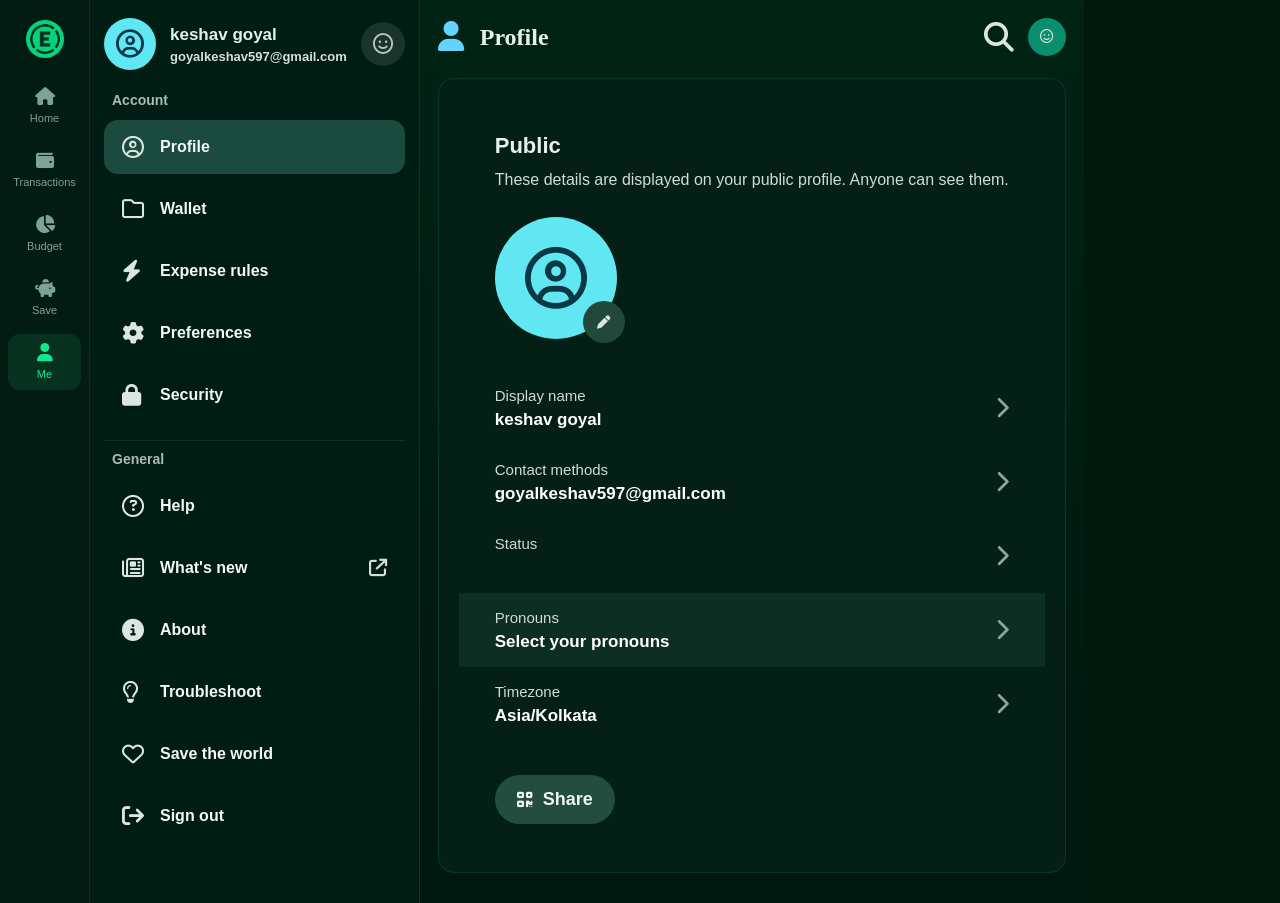
==== main/account.html @ e7a01321 "saving page" ====
<!DOCTYPE html>
<html lang="en">

<head>
  <meta charset="UTF-8" />
  <meta name="viewport" content="width=device-width, initial-scale=1.0" />
  <title>Account</title>

  <link rel="preconnect" href="https://fonts.googleapis.com">
  <link rel="preconnect" href="https://fonts.gstatic.com" crossorigin>
  <link href="https://fonts.googleapis.com/css2?family=Inter:wght@400;500;600;700;800&display=swap" rel="stylesheet">
  <link rel="shortcut icon" href="/Pic/image.png" type="image/x-icon">

  <link rel="stylesheet" href="https://cdnjs.cloudflare.com/ajax/libs/font-awesome/6.5.2/css/all.min.css">
  <link rel="stylesheet" href="account.css">
  <link rel="stylesheet" href="common.css">
</head>
<body>

  <div class="page">
    <!-- left slim bar -->
      <div class="shell">
    <nav class="side">
      <div class="top-logo">
        <img src="../Pic/image.png" alt="Logo" class="logo-img" />
      </div>

      <div class="nav">
        <a href="home.html" class="nav-item">
          <i class="fa-solid fa-house"></i>
          <span>Home</span>
        </a>
        <a href="transactions.html" class="nav-item">
          <i class="fa-solid fa-wallet"></i>
          <span>Transactions</span>
        </a>
        <a href="budget.html" class="nav-item">
          <i class="fa-solid fa-chart-pie"></i>
          <span>Budget</span>
        </a>
        <a href="saving.html" class="nav-item">
          <i class="fa-solid fa-piggy-bank"></i>
          <span>Save</span>
        </a>
        <a href="account.html" class="nav-item active">
          <i class="fa-solid fa-user"></i>
          <span>Me</span>
        </a>
      </div>
    </nav>

    <!-- second sidebar -->
    <aside class="menu-bar">
      <div class="user-top">
        <div class="user-pic">
          <i class="fa-regular fa-circle-user"></i>
        </div>

        <div class="user-text">
          <h3>keshav goyal</h3>
          <p>goyalkeshav597@gmail.com</p>
        </div>

        <button class="smile-btn">
          <i class="fa-regular fa-face-smile"></i>
        </button>
      </div>

      <div class="menu-group">
        <p class="menu-title">Account</p>

        <button class="menu-item active" data-tab="profile">
          <div class="menu-left">
            <i class="fa-regular fa-circle-user"></i>
            <span>Profile</span>
          </div>
        </button>


        <button class="menu-item" data-tab="wallet">
          <div class="menu-left">
            <i class="fa-regular fa-folder"></i>
            <span>Wallet</span>
          </div>
        </button>

        <button class="menu-item" data-tab="expenseRules">
          <div class="menu-left">
            <i class="fa-solid fa-bolt"></i>
            <span>Expense rules</span>
          </div>
        </button>

        <button class="menu-item" data-tab="preferences">
          <div class="menu-left">
            <i class="fa-solid fa-gear"></i>
            <span>Preferences</span>
          </div>
        </button>

        <button class="menu-item" data-tab="security">
          <div class="menu-left">
            <i class="fa-solid fa-lock"></i>
            <span>Security</span>
          </div>
        </button>
      </div>

      <div class="line"></div>

      <div class="menu-group">
        <p class="menu-title">General</p>

        <button class="menu-item" data-tab="help">
          <div class="menu-left">
            <i class="fa-regular fa-circle-question"></i>
            <span>Help</span>
          </div>
        </button>

        <button class="menu-item">
          <div class="menu-left">
            <i class="fa-regular fa-newspaper"></i>
            <span>What's new</span>
          </div>
          <i class="fa-solid fa-arrow-up-right-from-square right-small"></i>
        </button>

        <button class="menu-item">
          <div class="menu-left">
            <i class="fa-solid fa-circle-info"></i>
            <span>About</span>
          </div>
        </button>

        <button class="menu-item">
          <div class="menu-left">
            <i class="fa-regular fa-lightbulb"></i>
            <span>Troubleshoot</span>
          </div>
        </button>

        <button class="menu-item">
          <div class="menu-left">
            <i class="fa-regular fa-heart"></i>
            <span>Save the world</span>
          </div>
        </button>

        <button class="menu-item">
          <div class="menu-left">
            <i class="fa-solid fa-arrow-right-from-bracket"></i>
            <span>Sign out</span>
          </div>
        </button>
      </div>
    </aside>

    <!-- main content -->
    <main class="main-content">
      <div class="top-head">
        <div class="page-head">
          <div class="head-icon" id="headIcon">
            <i class="fa-solid fa-user"></i>
          </div>
          <h1 id="pageTitle">Profile</h1>
        </div>

        <div class="top-actions">
          <button class="top-icon"><i class="fa-solid fa-magnifying-glass"></i></button>
          <button class="mini-user"><i class="fa-regular fa-face-smile"></i></button>
        </div>
      </div>

      <!-- PROFILE -->
      <section class="tab-panel show" id="profile">
        <div class="card">
          <div class="card-inner profile-card">
            <h2>Public</h2>
            <p class="sub-text">These details are displayed on your public profile. Anyone can see them.</p>

            <div class="profile-avatar-wrap">
              <div class="big-avatar">
                <i class="fa-regular fa-circle-user"></i>
              </div>
              <button class="edit-btn">
                <i class="fa-solid fa-pen"></i>
              </button>
            </div>

            <div class="info-list">
              <div class="info-row">
                <div>
                  <p class="small-label">Display name</p>
                  <h4>keshav goyal</h4>
                </div>
                <i class="fa-solid fa-chevron-right"></i>
              </div>

              <div class="info-row">
                <div>
                  <p class="small-label">Contact methods</p>
                  <h4>goyalkeshav597@gmail.com</h4>
                </div>
                <i class="fa-solid fa-chevron-right"></i>
              </div>

              <div class="info-row">
                <div>
                  <p class="small-label">Status</p>
                  <h4>&nbsp;</h4>
                </div>
                <i class="fa-solid fa-chevron-right"></i>
              </div>

              <div class="info-row active-line">
                <div>
                  <p class="small-label">Pronouns</p>
                  <h4>Select your pronouns</h4>
                </div>
                <i class="fa-solid fa-chevron-right"></i>
              </div>

              <div class="info-row">
                <div>
                  <p class="small-label">Timezone</p>
                  <h4>Asia/Kolkata</h4>
                </div>
                <i class="fa-solid fa-chevron-right"></i>
              </div>
            </div>

            <button class="share-btn">
              <i class="fa-solid fa-qrcode"></i>
              <span>Share</span>
            </button>
          </div>
        </div>
      </section>

      <!-- PREFERENCES -->
      <section class="tab-panel" id="preferences">
        <div class="card">
          <div class="banner blue-banner">
            <img src="images/pref-art.png" alt="Preferences illustration">
          </div>

          <div class="card-inner">
            <h2>App preferences</h2>

            <div class="pref-row switch-row">
              <div>
                <h4>Receive relevant feature updates and Expensify news</h4>
              </div>
              <button class="switch on">
                <span></span>
              </button>
            </div>

            <div class="pref-row switch-row">
              <div>
                <h4>Mute all sounds from Expensify</h4>
              </div>
              <button class="switch">
                <span></span>
              </button>
            </div>

            <div class="pref-row">
              <div>
                <p class="small-label">Priority mode</p>
                <h4>Most recent</h4>
              </div>
              <i class="fa-solid fa-chevron-right"></i>
            </div>

            <div class="pref-row">
              <div>
                <p class="small-label">Language</p>
                <h4>English</h4>
              </div>
              <i class="fa-solid fa-chevron-right"></i>
            </div>

            <div class="pref-row">
              <div>
                <p class="small-label">Payment currency</p>
                <h4>INR - ₹</h4>
              </div>
              <i class="fa-solid fa-chevron-right"></i>
            </div>

            <div class="pref-row">
              <div>
                <p class="small-label">Theme</p>
                <h4>Use device settings</h4>
              </div>
              <i class="fa-solid fa-chevron-right"></i>
            </div>
          </div>
        </div>
      </section>

      <!-- SECURITY -->
      <section class="tab-panel" id="security">
        <div class="card">
          <div class="banner cyan-banner">
            <img src="images/security-art.png" alt="Security illustration">
          </div>

          <div class="card-inner">
            <h2>Security options</h2>
            <p class="sub-text">Enable two-factor authentication to keep your account safe.</p>

            <div class="pref-row icon-row">
              <div class="menu-left">
                <i class="fa-regular fa-shield"></i>
                <h4>Two-factor authentication</h4>
              </div>
              <i class="fa-solid fa-chevron-right"></i>
            </div>

            <div class="pref-row icon-row">
              <div class="menu-left">
                <i class="fa-solid fa-code-merge"></i>
                <h4>Merge accounts</h4>
              </div>
              <i class="fa-solid fa-chevron-right"></i>
            </div>

            <div class="pref-row icon-row">
              <div class="menu-left">
                <i class="fa-solid fa-user-shield"></i>
                <h4>Report suspicious activity</h4>
              </div>
              <i class="fa-solid fa-chevron-right"></i>
            </div>

            <div class="pref-row icon-row">
              <div class="menu-left">
                <i class="fa-solid fa-box-archive"></i>
                <h4>Close account</h4>
              </div>
              <i class="fa-solid fa-chevron-right"></i>
            </div>
          </div>
        </div>
      </section>

      <!-- HELP -->
      <section class="tab-panel" id="help">
        <div class="card">
          <div class="banner dark-banner">
            <img src="images/help-art.png" alt="Help illustration">
          </div>

          <div class="card-inner">
            <h2>Help and support</h2>
            <p class="sub-text">We are here to help you 24/7</p>

            <div class="pref-row icon-row">
              <div class="menu-left">
                <i class="fa-solid fa-desktop"></i>
                <h4>Help site</h4>
              </div>
              <i class="fa-solid fa-arrow-up-right-from-square"></i>
            </div>
          </div>
        </div>
      </section>

      <!-- extra placeholders -->
      <section class="tab-panel" id="subscription">
        <div class="card">
          <div class="card-inner">
            <h2>Subscription</h2>
            <p class="sub-text">Your plan details can be shown here.</p>
          </div>
        </div>
      </section>

      <section class="tab-panel" id="wallet">
        <div class="card">
          <div class="card-inner">
            <h2>Wallet</h2>
            <p class="sub-text">Saved cards, payment methods and balance.</p>
          </div>
        </div>
      </section>

      <section class="tab-panel" id="expenseRules">
        <div class="card">
          <div class="card-inner">
            <h2>Expense rules</h2>
            <p class="sub-text">Create and manage rules here.</p>
          </div>
        </div>
      </section>

    </main>
  </div>

  <script src="account.js"></script>
</body>

</html>
---- main/account.css ----
* {
  margin: 0;
  padding: 0;
  box-sizing: border-box;
}

body {
  font-family: "Inter", sans-serif;
  background: linear-gradient(180deg, #00170f 0%, #001c11 100%);
  color: #f4f7f6;
  min-height: 100vh;
}

/* slim left */
.left-bar {
  background: #00130d;
  border-right: 1px solid rgba(255, 255, 255, 0.08);
  display: flex;
  flex-direction: column;
  justify-content: space-between;
  padding: 18px 10px 16px;
}

.logo-circle {
  width: 50px;
  height: 50px;
  border: 4px solid #19df82;
  border-radius: 50%;
  color: #19df82;
  display: flex;
  align-items: center;
  justify-content: center;
  font-size: 28px;
  font-weight: 800;
  margin: 0 auto;
}

.left-nav {
  display: flex;
  flex-direction: column;
  gap: 14px;
  margin-top: 20px;
}

.left-link {
  text-decoration: none;
  color: #dde6e1;
  display: flex;
  flex-direction: column;
  align-items: center;
  gap: 8px;
  font-size: 13px;
  font-weight: 600;
}

.left-link i {
  font-size: 30px;
}

.left-link span {
  font-size: 13px;
}

.account-round {
  width: 48px;
  height: 48px;
  border: 3px solid #44dec2;
  border-radius: 50%;
  display: flex;
  align-items: center;
  justify-content: center;
  color: #5fe7f3;
}

.left-bottom {
  display: flex;
  flex-direction: column;
  gap: 14px;
  align-items: center;
}

.round-btn {
  width: 48px;
  height: 48px;
  border: none;
  border-radius: 50%;
  cursor: pointer;
  font-size: 20px;
}

.green-btn {
  background: #19df82;
  color: #063826;
}

.dark-btn {
  background: rgba(255, 255, 255, 0.12);
  color: #e9efec;
}

/* second menu */
.menu-bar {
  background: #001d13;
  border-right: 1px solid rgba(255, 255, 255, 0.08);
  padding: 18px 14px;
}

.user-top {
  display: flex;
  align-items: center;
  gap: 14px;
  margin-bottom: 22px;
}

.user-pic {
  width: 52px;
  height: 52px;
  border-radius: 50%;
  background: #5fe7f3;
  color: #093746;
  display: flex;
  align-items: center;
  justify-content: center;
  font-size: 28px;
  font-weight: 700;
}

.user-text h3 {
  font-size: 17px;
  font-weight: 800;
  margin-bottom: 4px;
}

.user-text p {
  font-size: 13px;
  color: #d6dfdb;
  font-weight: 600;
}

.smile-btn {
  margin-left: auto;
  width: 44px;
  height: 44px;
  border: none;
  border-radius: 50%;
  background: rgba(255, 255, 255, 0.1);
  color: #b9c6c0;
  font-size: 20px;
  cursor: pointer;
}

.menu-title {
  color: #aabcb5;
  font-size: 14px;
  font-weight: 700;
  margin: 10px 8px 12px;
}

.menu-item {
  width: 100%;
  min-height: 54px;
  background: transparent;
  border: none;
  border-radius: 14px;
  color: #f4f7f6;
  display: flex;
  align-items: center;
  justify-content: space-between;
  padding: 0 18px;
  margin-bottom: 8px;
  cursor: pointer;
  text-align: left;
  transition: 0.2s ease;
}

.menu-item:hover {
  background: rgba(255, 255, 255, 0.05);
}

.menu-item.active {
  background: #1a4b3e;
}

.menu-left {
  display: flex;
  align-items: center;
  gap: 14px;
}

.menu-left i {
  width: 24px;
  font-size: 22px;
  color: #dce6e1;
}

.menu-left span {
  font-size: 16px;
  font-weight: 700;
}

.small-badge {
  background: #18a86d;
  color: #ddf8ea;
  padding: 6px 10px;
  border-radius: 999px;
  font-size: 11px;
  font-weight: 800;
  white-space: nowrap;
}

.right-small {
  font-size: 18px;
  color: #d5dfda;
}

.line {
  height: 1px;
  background: rgba(255, 255, 255, 0.08);
  margin: 18px 0 10px;
}

/* main area */
.main-content {
  padding: 18px 18px 30px;
  background: linear-gradient(180deg, #002314 0%, #00170f 100%);
}

.top-head {
  display: flex;
  align-items: center;
  justify-content: space-between;
  margin-bottom: 22px;
}

.page-head {
  display: flex;
  align-items: center;
  gap: 16px;
}

.head-icon {
  font-size: 30px;
  color: #64d3ff;
}

.page-head h1 {
  font-size: 24px;
  font-weight: 700;
  font-family: Georgia, "Times New Roman", serif;
}

.top-actions {
  display: flex;
  align-items: center;
  gap: 14px;
}

.top-icon,
.mini-user {
  border: none;
  background: transparent;
  color: #dbe6e1;
  cursor: pointer;
}

.top-icon i {
  font-size: 30px;
}

.mini-user {
  width: 38px;
  height: 38px;
  border-radius: 50%;
  background: #098e6e;
  display: flex;
  align-items: center;
  justify-content: center;
}

.tab-panel {
  display: none;
}

.tab-panel.show {
  display: block;
}

.card {
  max-width: 800px;
  border-radius: 24px;
  overflow: hidden;
  background: linear-gradient(180deg, #002d20 0%, #002419 100%);
}

.card-inner {
  padding: 34px 36px 28px;
}

.card-inner h2 {
  font-size: 22px;
  font-weight: 800;
  margin-bottom: 10px;
}

.sub-text {
  color: #d0ddd7;
  font-size: 16px;
  line-height: 1.4;
  margin-bottom: 26px;
}

/* profile */
.profile-card {
  min-height: 740px;
}

.profile-avatar-wrap {
  position: relative;
  width: fit-content;
  margin-bottom: 32px;
}

.big-avatar {
  width: 122px;
  height: 122px;
  border-radius: 50%;
  background: #61e7f2;
  color: #0a3845;
  display: flex;
  align-items: center;
  justify-content: center;
  font-size: 62px;
}

.edit-btn {
  position: absolute;
  right: -8px;
  bottom: -4px;
  width: 42px;
  height: 42px;
  border-radius: 50%;
  border: none;
  background: #22483a;
  color: #dbe8e2;
  cursor: pointer;
}

.info-list {
  margin-top: 4px;
}

.info-row,
.pref-row {
  min-height: 74px;
  display: flex;
  align-items: center;
  justify-content: space-between;
}

.small-label {
  color: #d0dbd6;
  font-size: 15px;
  margin-bottom: 6px;
}

.info-row h4,
.pref-row h4 {
  font-size: 17px;
  font-weight: 700;
  color: white;
}

.info-row i,
.pref-row>i {
  color: #8ca69d;
  font-size: 22px;
}

.active-line {
  background: rgba(110, 230, 201, 0.08);
  margin-left: -36px;
  margin-right: -36px;
  padding-left: 36px;
  padding-right: 36px;
}

.share-btn {
  margin-top: 34px;
  border: none;
  background: #234d3e;
  color: #eef4f1;
  padding: 14px 22px;
  border-radius: 999px;
  display: inline-flex;
  align-items: center;
  gap: 10px;
  font-size: 18px;
  font-weight: 700;
  cursor: pointer;
}

/* banners */
.banner {
  height: 255px;
  display: flex;
  align-items: center;
  justify-content: center;
}

.banner img {
  max-width: 240px;
  max-height: 190px;
  object-fit: contain;
}

.blue-banner {
  background: #1d7bd9;
}

.cyan-banner {
  background: #58c8d2;
}

.dark-banner {
  background: #174d43;
}

/* preferences */
.switch-row {
  gap: 20px;
}

.switch-row h4 {
  font-size: 16px;
  line-height: 1.4;
}

.switch {
  width: 58px;
  height: 34px;
  border-radius: 999px;
  border: none;
  background: #a5aca5;
  position: relative;
  cursor: pointer;
  flex-shrink: 0;
}

.switch span {
  width: 28px;
  height: 28px;
  border-radius: 50%;
  background: #03281d;
  position: absolute;
  top: 3px;
  left: 3px;
  transition: 0.25s ease;
}

.switch.on {
  background: #1bdd84;
}

.switch.on span {
  left: 27px;
}

/* security / help */
.icon-row .menu-left i {
  font-size: 24px;
  width: 28px;
}
---- main/common.css ----
:root {
  --bg: #01180f;
  --bg2: #021c13;
  --panel: #041f15;
  --panel2: #062819;
  --panel3: #083220;
  --accent: #14e58f;
  --red: #ff5a5a;
  --blue: #64a0ff;
  --amber: #f5a623;
  --purple: #b478ff;
  --text: #e4f0ea;
  --muted: #7da392;
  --border: rgba(20, 229, 143, 0.12);
  --radius: 16px;
}

* {
  margin: 0;
  padding: 0;
  box-sizing: border-box;
}

body {
  background: var(--bg);
  color: var(--text);
  font-family: Arial, sans-serif;
}

.shell {
  display: flex;
  min-height: 100vh;
}

.side {
  width: 90px;
  min-height: 100vh;
  background: var(--bg2);
  border-right: 1px solid var(--border);
  padding: 20px 8px;
  display: flex;
  flex-direction: column;
  align-items: center;
  flex-shrink: 0;
}

.top-logo {
  margin-bottom: 20px;
}

.logo-img {
  width: 47px;
  height: 38px;
  object-fit: contain;
  display: block;
}

.nav {
  width: 100%;
  display: flex;
  flex-direction: column;
  gap: 8px;
}

.nav-item {
  text-decoration: none;
  color: var(--muted);
  display: flex;
  flex-direction: column;
  align-items: center;
  gap: 6px;
  padding: 10px 6px;
  border-radius: 12px;
  font-size: 11px;
  transition: 0.2s ease;
}

.nav-item i {
  font-size: 18px;
}

.nav-item:hover,
.nav-item.active {
  background: var(--panel3);
  color: var(--accent);
}

.main {
  flex: 1;
  padding: 28px;
  min-width: 0;
}

.topbar {
  display: flex;
  justify-content: space-between;
  align-items: flex-start;
  gap: 16px;
  margin-bottom: 28px;
  flex-wrap: wrap;
}

.topbar h1 {
  font-size: 32px;
  margin-bottom: 6px;
}

.topbar p {
  color: var(--muted);
  font-size: 14px;
}

.user-chip {
  display: flex;
  align-items: center;
  gap: 10px;
  background: var(--panel2);
  border: 1px solid var(--border);
  border-radius: 12px;
  padding: 8px 14px 8px 8px;
}

.u-icon {
  width: 32px;
  height: 32px;
  border-radius: 50%;
  background: var(--accent);
  color: var(--bg);
  display: flex;
  align-items: center;
  justify-content: center;
  font-weight: bold;
  flex-shrink: 0;
}

.u-text p {
  font-size: 11px;
  color: var(--muted);
}

.u-text h4 {
  font-size: 14px;
}

.card {
  background: var(--panel);
  border: 1px solid var(--border);
  border-radius: var(--radius);
  padding: 20px;
}

.card-head {
  margin-bottom: 18px;
}

.card-title {
  font-size: 18px;
}

.form-group {
  margin-bottom: 14px;
}

.form-group label {
  display: block;
  font-size: 13px;
  color: var(--muted);
  margin-bottom: 6px;
}

.form-group input,
.form-group select {
  width: 100%;
  padding: 11px 12px;
  border: 1px solid var(--border);
  border-radius: 10px;
  background: var(--panel2);
  color: var(--text);
  outline: none;
}

.form-group input::placeholder {
  color: var(--muted);
}

.save-btn,
.secondary-btn,
.del-btn,
.action-btn {
  border: none;
  border-radius: 10px;
  cursor: pointer;
  transition: 0.2s ease;
}

.save-btn,
.action-btn {
  width: 100%;
  padding: 12px;
  background: var(--accent);
  color: var(--bg);
  font-weight: bold;
}

.secondary-btn {
  width: 100%;
  padding: 12px;
  background: var(--panel3);
  color: var(--text);
}

.save-btn:hover,
.secondary-btn:hover,
.del-btn:hover,
.action-btn:hover {
  transform: translateY(-1px);
}

.summary-row {
  display: grid;
  gap: 16px;
  margin-bottom: 22px;
}

.scard {
  background: var(--panel);
  border: 1px solid var(--border);
  border-radius: var(--radius);
  padding: 20px;
}

.scard-label {
  font-size: 12px;
  color: var(--muted);
  margin-bottom: 6px;
}

.scard-value,
.scard h2,
.scard h3 {
  font-size: 26px;
  font-weight: bold;
}

.table-wrap {
  width: 100%;
  overflow-x: auto;
}

table {
  width: 100%;
  border-collapse: collapse;
}

thead th {
  text-align: left;
  color: var(--muted);
  font-size: 12px;
  padding: 12px 10px;
  border-bottom: 1px solid var(--border);
}

tbody td {
  padding: 14px 10px;
  border-bottom: 1px solid rgba(255, 255, 255, 0.05);
  font-size: 13px;
}

.modal-bg {
  position: fixed;
  inset: 0;
  background: rgba(0, 0, 0, 0.65);
  display: none;
  align-items: center;
  justify-content: center;
  padding: 20px;
}

.modal-bg.show {
  display: flex;
}

.modal {
  width: 100%;
  max-width: 460px;
  background: #052f25;
  border: 1px solid var(--border);
  border-radius: 20px;
  padding: 26px;
  position: relative;
}

.modal-close {
  position: absolute;
  top: 16px;
  right: 16px;
  width: 36px;
  height: 36px;
  border: none;
  border-radius: 50%;
  background: var(--panel3);
  color: var(--text);
  cursor: pointer;
}

#toast {
  position: fixed;
  right: 24px;
  bottom: 24px;
  background: var(--accent);
  color: var(--bg);
  padding: 12px 18px;
  border-radius: 10px;
  font-weight: bold;
  display: none;
}

#toast.show {
  display: block;
}

@media (max-width: 760px) {
  .shell {
    flex-direction: column;
  }

  .side {
    width: 100%;
    min-height: auto;
    padding: 14px 12px;
    border-right: none;
    border-bottom: 1px solid var(--border);
    align-items: stretch;
  }

  .top-logo {
    display: flex;
    justify-content: center;
    margin-bottom: 12px;
  }

  .nav {
    flex-direction: row;
    justify-content: space-between;
    gap: 8px;
    width: 100%;
  }

  .nav-item {
    flex: 1;
    padding: 10px 4px;
  }

  .main {
    padding: 20px 16px 28px;
  }

  .topbar {
    flex-direction: column;
    align-items: flex-start;
  }
}
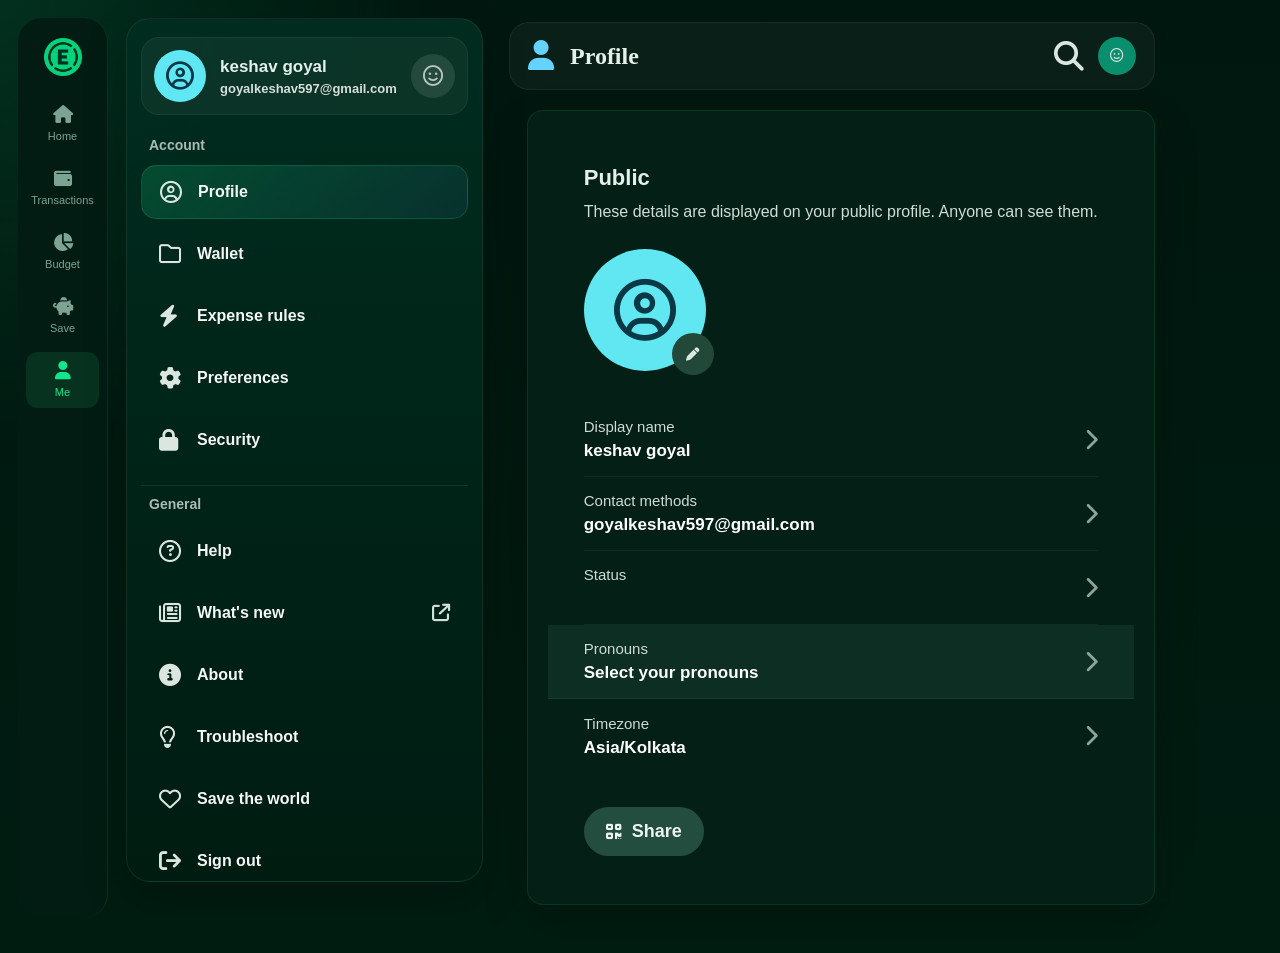
==== commit e7e44290: "saving pages" ====
--- a/main/account.html
+++ b/main/account.html
@@ -118,34 +118,35 @@
           </div>
         </button>
 
-        <button class="menu-item">
-          <div class="menu-left">
-            <i class="fa-regular fa-newspaper"></i>
-            <span>What's new</span>
-          </div>
-          <i class="fa-solid fa-arrow-up-right-from-square right-small"></i>
-        </button>
-
-        <button class="menu-item">
-          <div class="menu-left">
-            <i class="fa-solid fa-circle-info"></i>
-            <span>About</span>
-          </div>
-        </button>
-
-        <button class="menu-item">
-          <div class="menu-left">
-            <i class="fa-regular fa-lightbulb"></i>
-            <span>Troubleshoot</span>
-          </div>
-        </button>
-
-        <button class="menu-item">
-          <div class="menu-left">
-            <i class="fa-regular fa-heart"></i>
-            <span>Save the world</span>
-          </div>
-        </button>
+<button class="menu-item" data-tab="whatsNew">
+  <div class="menu-left">
+    <i class="fa-regular fa-newspaper"></i>
+    <span>What's new</span>
+  </div>
+  <i class="fa-solid fa-arrow-up-right-from-square right-small"></i>
+</button>
+
+<button class="menu-item" data-tab="about">
+  <div class="menu-left">
+    <i class="fa-solid fa-circle-info"></i>
+    <span>About</span>
+  </div>
+</button>
+
+<button class="menu-item" data-tab="troubleshoot">
+  <div class="menu-left">
+    <i class="fa-regular fa-lightbulb"></i>
+    <span>Troubleshoot</span>
+  </div>
+</button>
+
+<button class="menu-item" data-tab="saveWorld">
+  <div class="menu-left">
+    <i class="fa-regular fa-heart"></i>
+    <span>Save the world</span>
+  </div>
+</button>
+
 
         <button class="menu-item">
           <div class="menu-left">
@@ -396,7 +397,74 @@
           </div>
         </div>
       </section>
-
+<section class="tab-panel" id="whatsNew">
+  <div class="card">
+    <div class="card-inner">
+      <h2>What's new</h2>
+      <p class="sub-text">New updates and improvements will appear here.</p>
+
+      <div class="simple-box">
+        <h4>New saving page added</h4>
+        <p>Track your saving goal and progress easily.</p>
+      </div>
+
+      <div class="simple-box">
+        <h4>Budget section improved</h4>
+        <p>Now you can manage monthly spending in a better way.</p>
+      </div>
+    </div>
+  </div>
+</section>
+
+<section class="tab-panel" id="about">
+  <div class="card">
+    <div class="card-inner">
+      <h2>About Extensify</h2>
+      <p class="sub-text">
+        Extensify is a student-made expense tracker website that helps users manage
+        transactions, budgets, savings and account settings.
+      </p>
+
+      <div class="simple-box">
+        <h4>Version</h4>
+        <p>1.0.0</p>
+      </div>
+
+      <div class="simple-box">
+        <h4>Made for</h4>
+        <p>JavaScript college project</p>
+      </div>
+    </div>
+  </div>
+</section>
+
+<section class="tab-panel" id="troubleshoot">
+  <div class="card">
+    <div class="card-inner">
+      <h2>Troubleshoot</h2>
+      <p class="sub-text">Use these quick actions if something is not working properly.</p>
+
+      <button class="action-btn" id="reloadBtn">Reload page</button>
+      <button class="action-btn danger-btn" id="clearAccountBtn">Clear account data</button>
+    </div>
+  </div>
+</section>
+
+<section class="tab-panel" id="saveWorld">
+  <div class="card">
+    <div class="card-inner">
+      <h2>Save the world</h2>
+      <p class="sub-text">
+        Small money habits can also help the planet. Spend less, waste less and save more.
+      </p>
+
+      <div class="simple-box">
+        <h4>Eco tip</h4>
+        <p>Use reusable bottles and avoid unnecessary online orders.</p>
+      </div>
+    </div>
+  </div>
+</section>
     </main>
   </div>
 
--- a/main/account.css
+++ b/main/account.css
@@ -469,4 +469,189 @@
 .icon-row .menu-left i {
   font-size: 24px;
   width: 28px;
+}
+.simple-box {
+  background: rgba(255, 255, 255, 0.05);
+  padding: 16px 18px;
+  border-radius: 16px;
+  margin-bottom: 14px;
+  border: 1px solid rgba(255, 255, 255, 0.07);
+}
+
+.simple-box h4 {
+  font-size: 16px;
+  margin-bottom: 6px;
+  color: #ffffff;
+}
+
+.simple-box p {
+  color: #d0ddd7;
+  font-size: 14px;
+  line-height: 1.5;
+}
+
+.action-btn {
+  border: none;
+  background: #19df82;
+  color: #062b1d;
+  padding: 13px 18px;
+  border-radius: 14px;
+  font-weight: 800;
+  cursor: pointer;
+  margin-right: 10px;
+  margin-top: 10px;
+}
+
+.danger-btn {
+  background: rgba(255, 90, 90, 0.18);
+  color: #ff7777;
+}
+/* Account page layout like Saving page */
+.page {
+  min-height: 100vh;
+  background:
+    radial-gradient(circle at top left, rgba(20, 229, 143, 0.12), transparent 28%),
+    linear-gradient(180deg, #00170f 0%, #001c11 100%);
+}
+
+/* sidebar + account menu + profile area */
+.shell {
+  display: grid;
+  grid-template-columns: 92px 285px 1fr;
+  gap: 18px;
+  min-height: 100vh;
+  padding: 18px;
+}
+
+/* left main sidebar */
+.side {
+  height: calc(100vh - 36px);
+  border-radius: 24px;
+  overflow: hidden;
+}
+
+/* account wala bar: sidebar se alag card jaisa */
+.menu-bar {
+  height: calc(100vh - 36px);
+  border-radius: 24px;
+  border: 1px solid rgba(255, 255, 255, 0.07);
+  background:
+    linear-gradient(180deg, rgba(0, 45, 32, 0.95), rgba(0, 28, 18, 0.96));
+  padding: 18px 14px;
+  box-shadow: 0 18px 45px rgba(0, 0, 0, 0.18);
+  overflow-y: auto;
+}
+
+/* right profile side thoda side me */
+.main-content {
+  background: transparent;
+  padding: 4px 10px 30px 8px;
+}
+
+/* top profile title area */
+.top-head {
+  margin-bottom: 20px;
+  padding: 14px 18px;
+  border-radius: 20px;
+  background: rgba(255, 255, 255, 0.035);
+  border: 1px solid rgba(255, 255, 255, 0.06);
+}
+
+/* profile/card ko thoda right shift */
+.tab-panel {
+  padding-left: 18px;
+}
+
+.card {
+  max-width: 850px;
+  border-radius: 24px;
+  background:
+    radial-gradient(circle at top right, rgba(20, 229, 143, 0.12), transparent 34%),
+    linear-gradient(180deg, #002d20 0%, #002219 100%);
+  border: 1px solid rgba(255, 255, 255, 0.07);
+  box-shadow: 0 18px 45px rgba(0, 0, 0, 0.18);
+}
+
+/* account user top ko premium look */
+.user-top {
+  padding: 12px;
+  border-radius: 18px;
+  background: rgba(255, 255, 255, 0.045);
+  border: 1px solid rgba(255, 255, 255, 0.06);
+}
+
+/* menu hover/active saving theme jaisa */
+.menu-item {
+  border-radius: 15px;
+}
+
+.menu-item:hover {
+  background: rgba(20, 229, 143, 0.08);
+}
+
+.menu-item.active {
+  background: linear-gradient(135deg, rgba(20, 229, 143, 0.18), rgba(100, 160, 255, 0.08));
+  border: 1px solid rgba(20, 229, 143, 0.18);
+}
+
+/* profile inside card spacing better */
+.profile-card {
+  min-height: auto;
+}
+
+.info-row,
+.pref-row {
+  border-bottom: 1px solid rgba(255, 255, 255, 0.055);
+}
+
+.info-row:last-child,
+.pref-row:last-child {
+  border-bottom: none;
+}
+
+/* small animation like saving */
+.menu-bar,
+.top-head,
+.card {
+  animation: accountEnter 0.45s ease both;
+}
+
+@keyframes accountEnter {
+  from {
+    opacity: 0;
+    transform: translateY(12px);
+  }
+
+  to {
+    opacity: 1;
+    transform: translateY(0);
+  }
+}
+
+/* responsive */
+@media (max-width: 1100px) {
+  .shell {
+    grid-template-columns: 88px 260px 1fr;
+    gap: 14px;
+    padding: 14px;
+  }
+
+  .tab-panel {
+    padding-left: 6px;
+  }
+}
+
+@media (max-width: 850px) {
+  .shell {
+    grid-template-columns: 1fr;
+  }
+
+  .side,
+  .menu-bar {
+    height: auto;
+  }
+
+  .tab-panel {
+    padding-left: 0;
+  }
 }
--- a/main/common.css
+++ b/main/common.css
@@ -14,7 +14,6 @@
   --border: rgba(20, 229, 143, 0.12);
   --radius: 16px;
 }
-
 * {
   margin: 0;
   padding: 0;
@@ -360,3 +359,26 @@
     align-items: flex-start;
   }
 }
+@media (max-width: 425px) {
+  .topbar h1 {
+    font-size: 26px;
+  }
+
+  .scard-value,
+  .scard h2,
+  .scard h3 {
+    font-size: 22px;
+  }
+
+  .card {
+    padding: 16px;
+  }
+
+  .nav-item span {
+    font-size: 10px;
+  }
+
+  .nav-item i {
+    font-size: 16px;
+  }
+}
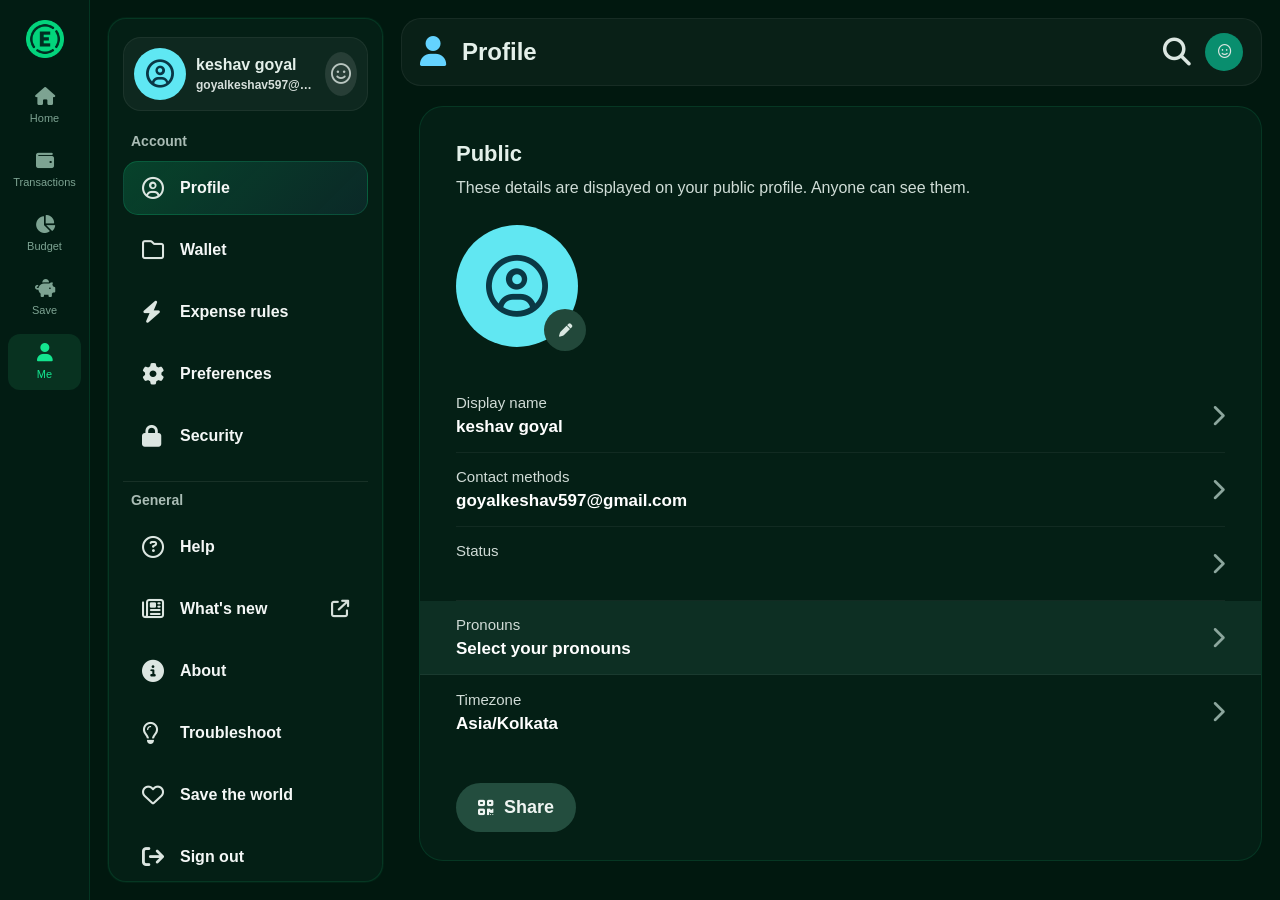
==== commit 17ff44ef: "account sidebar" ====
--- a/main/account.html
+++ b/main/account.html
@@ -12,463 +12,464 @@
   <link rel="shortcut icon" href="/Pic/image.png" type="image/x-icon">
 
   <link rel="stylesheet" href="https://cdnjs.cloudflare.com/ajax/libs/font-awesome/6.5.2/css/all.min.css">
+  <link rel="stylesheet" href="common.css">
   <link rel="stylesheet" href="account.css">
-  <link rel="stylesheet" href="common.css">
 </head>
+
 <body>
 
   <div class="page">
     <!-- left slim bar -->
-      <div class="shell">
-    <nav class="side">
-      <div class="top-logo">
-        <img src="../Pic/image.png" alt="Logo" class="logo-img" />
-      </div>
-
-      <div class="nav">
-        <a href="home.html" class="nav-item">
-          <i class="fa-solid fa-house"></i>
-          <span>Home</span>
-        </a>
-        <a href="transactions.html" class="nav-item">
-          <i class="fa-solid fa-wallet"></i>
-          <span>Transactions</span>
-        </a>
-        <a href="budget.html" class="nav-item">
-          <i class="fa-solid fa-chart-pie"></i>
-          <span>Budget</span>
-        </a>
-        <a href="saving.html" class="nav-item">
-          <i class="fa-solid fa-piggy-bank"></i>
-          <span>Save</span>
-        </a>
-        <a href="account.html" class="nav-item active">
-          <i class="fa-solid fa-user"></i>
-          <span>Me</span>
-        </a>
-      </div>
-    </nav>
-
-    <!-- second sidebar -->
-    <aside class="menu-bar">
-      <div class="user-top">
-        <div class="user-pic">
-          <i class="fa-regular fa-circle-user"></i>
-        </div>
-
-        <div class="user-text">
-          <h3>keshav goyal</h3>
-          <p>goyalkeshav597@gmail.com</p>
-        </div>
-
-        <button class="smile-btn">
-          <i class="fa-regular fa-face-smile"></i>
-        </button>
-      </div>
-
-      <div class="menu-group">
-        <p class="menu-title">Account</p>
-
-        <button class="menu-item active" data-tab="profile">
-          <div class="menu-left">
+    <div class="shell">
+      <nav class="side">
+        <div class="top-logo">
+          <img src="../Pic/image.png" alt="Logo" class="logo-img" />
+        </div>
+
+        <div class="nav">
+          <a href="home.html" class="nav-item">
+            <i class="fa-solid fa-house"></i>
+            <span>Home</span>
+          </a>
+          <a href="transactions.html" class="nav-item">
+            <i class="fa-solid fa-wallet"></i>
+            <span>Transactions</span>
+          </a>
+          <a href="budget.html" class="nav-item">
+            <i class="fa-solid fa-chart-pie"></i>
+            <span>Budget</span>
+          </a>
+          <a href="saving.html" class="nav-item">
+            <i class="fa-solid fa-piggy-bank"></i>
+            <span>Save</span>
+          </a>
+          <a href="account.html" class="nav-item active">
+            <i class="fa-solid fa-user"></i>
+            <span>Me</span>
+          </a>
+        </div>
+      </nav>
+
+      <!-- second sidebar -->
+      <aside class="menu-bar">
+        <div class="user-top">
+          <div class="user-pic">
             <i class="fa-regular fa-circle-user"></i>
-            <span>Profile</span>
-          </div>
-        </button>
-
-
-        <button class="menu-item" data-tab="wallet">
-          <div class="menu-left">
-            <i class="fa-regular fa-folder"></i>
-            <span>Wallet</span>
-          </div>
-        </button>
-
-        <button class="menu-item" data-tab="expenseRules">
-          <div class="menu-left">
-            <i class="fa-solid fa-bolt"></i>
-            <span>Expense rules</span>
-          </div>
-        </button>
-
-        <button class="menu-item" data-tab="preferences">
-          <div class="menu-left">
-            <i class="fa-solid fa-gear"></i>
-            <span>Preferences</span>
-          </div>
-        </button>
-
-        <button class="menu-item" data-tab="security">
-          <div class="menu-left">
-            <i class="fa-solid fa-lock"></i>
-            <span>Security</span>
-          </div>
-        </button>
-      </div>
-
-      <div class="line"></div>
-
-      <div class="menu-group">
-        <p class="menu-title">General</p>
-
-        <button class="menu-item" data-tab="help">
-          <div class="menu-left">
-            <i class="fa-regular fa-circle-question"></i>
-            <span>Help</span>
-          </div>
-        </button>
-
-<button class="menu-item" data-tab="whatsNew">
-  <div class="menu-left">
-    <i class="fa-regular fa-newspaper"></i>
-    <span>What's new</span>
-  </div>
-  <i class="fa-solid fa-arrow-up-right-from-square right-small"></i>
-</button>
-
-<button class="menu-item" data-tab="about">
-  <div class="menu-left">
-    <i class="fa-solid fa-circle-info"></i>
-    <span>About</span>
-  </div>
-</button>
-
-<button class="menu-item" data-tab="troubleshoot">
-  <div class="menu-left">
-    <i class="fa-regular fa-lightbulb"></i>
-    <span>Troubleshoot</span>
-  </div>
-</button>
-
-<button class="menu-item" data-tab="saveWorld">
-  <div class="menu-left">
-    <i class="fa-regular fa-heart"></i>
-    <span>Save the world</span>
-  </div>
-</button>
-
-
-        <button class="menu-item">
-          <div class="menu-left">
-            <i class="fa-solid fa-arrow-right-from-bracket"></i>
-            <span>Sign out</span>
-          </div>
-        </button>
-      </div>
-    </aside>
-
-    <!-- main content -->
-    <main class="main-content">
-      <div class="top-head">
-        <div class="page-head">
-          <div class="head-icon" id="headIcon">
-            <i class="fa-solid fa-user"></i>
-          </div>
-          <h1 id="pageTitle">Profile</h1>
-        </div>
-
-        <div class="top-actions">
-          <button class="top-icon"><i class="fa-solid fa-magnifying-glass"></i></button>
-          <button class="mini-user"><i class="fa-regular fa-face-smile"></i></button>
-        </div>
-      </div>
-
-      <!-- PROFILE -->
-      <section class="tab-panel show" id="profile">
-        <div class="card">
-          <div class="card-inner profile-card">
-            <h2>Public</h2>
-            <p class="sub-text">These details are displayed on your public profile. Anyone can see them.</p>
-
-            <div class="profile-avatar-wrap">
-              <div class="big-avatar">
-                <i class="fa-regular fa-circle-user"></i>
-              </div>
-              <button class="edit-btn">
-                <i class="fa-solid fa-pen"></i>
+          </div>
+
+          <div class="user-text">
+            <h3>keshav goyal</h3>
+            <p>goyalkeshav597@gmail.com</p>
+          </div>
+
+          <button class="smile-btn">
+            <i class="fa-regular fa-face-smile"></i>
+          </button>
+        </div>
+
+        <div class="menu-group">
+          <p class="menu-title">Account</p>
+
+          <button class="menu-item active" data-tab="profile">
+            <div class="menu-left">
+              <i class="fa-regular fa-circle-user"></i>
+              <span>Profile</span>
+            </div>
+          </button>
+
+
+          <button class="menu-item" data-tab="wallet">
+            <div class="menu-left">
+              <i class="fa-regular fa-folder"></i>
+              <span>Wallet</span>
+            </div>
+          </button>
+
+          <button class="menu-item" data-tab="expenseRules">
+            <div class="menu-left">
+              <i class="fa-solid fa-bolt"></i>
+              <span>Expense rules</span>
+            </div>
+          </button>
+
+          <button class="menu-item" data-tab="preferences">
+            <div class="menu-left">
+              <i class="fa-solid fa-gear"></i>
+              <span>Preferences</span>
+            </div>
+          </button>
+
+          <button class="menu-item" data-tab="security">
+            <div class="menu-left">
+              <i class="fa-solid fa-lock"></i>
+              <span>Security</span>
+            </div>
+          </button>
+        </div>
+
+        <div class="line"></div>
+
+        <div class="menu-group">
+          <p class="menu-title">General</p>
+
+          <button class="menu-item" data-tab="help">
+            <div class="menu-left">
+              <i class="fa-regular fa-circle-question"></i>
+              <span>Help</span>
+            </div>
+          </button>
+
+          <button class="menu-item" data-tab="whatsNew">
+            <div class="menu-left">
+              <i class="fa-regular fa-newspaper"></i>
+              <span>What's new</span>
+            </div>
+            <i class="fa-solid fa-arrow-up-right-from-square right-small"></i>
+          </button>
+
+          <button class="menu-item" data-tab="about">
+            <div class="menu-left">
+              <i class="fa-solid fa-circle-info"></i>
+              <span>About</span>
+            </div>
+          </button>
+
+          <button class="menu-item" data-tab="troubleshoot">
+            <div class="menu-left">
+              <i class="fa-regular fa-lightbulb"></i>
+              <span>Troubleshoot</span>
+            </div>
+          </button>
+
+          <button class="menu-item" data-tab="saveWorld">
+            <div class="menu-left">
+              <i class="fa-regular fa-heart"></i>
+              <span>Save the world</span>
+            </div>
+          </button>
+
+
+          <button class="menu-item">
+            <div class="menu-left">
+              <i class="fa-solid fa-arrow-right-from-bracket"></i>
+              <span>Sign out</span>
+            </div>
+          </button>
+        </div>
+      </aside>
+
+      <!-- main content -->
+      <main class="main-content">
+        <div class="top-head">
+          <div class="page-head">
+            <div class="head-icon" id="headIcon">
+              <i class="fa-solid fa-user"></i>
+            </div>
+            <h1 id="pageTitle">Profile</h1>
+          </div>
+
+          <div class="top-actions">
+            <button class="top-icon"><i class="fa-solid fa-magnifying-glass"></i></button>
+            <button class="mini-user"><i class="fa-regular fa-face-smile"></i></button>
+          </div>
+        </div>
+
+        <!-- PROFILE -->
+        <section class="tab-panel show" id="profile">
+          <div class="card">
+            <div class="card-inner profile-card">
+              <h2>Public</h2>
+              <p class="sub-text">These details are displayed on your public profile. Anyone can see them.</p>
+
+              <div class="profile-avatar-wrap">
+                <div class="big-avatar">
+                  <i class="fa-regular fa-circle-user"></i>
+                </div>
+                <button class="edit-btn">
+                  <i class="fa-solid fa-pen"></i>
+                </button>
+              </div>
+
+              <div class="info-list">
+                <div class="info-row">
+                  <div>
+                    <p class="small-label">Display name</p>
+                    <h4>keshav goyal</h4>
+                  </div>
+                  <i class="fa-solid fa-chevron-right"></i>
+                </div>
+
+                <div class="info-row">
+                  <div>
+                    <p class="small-label">Contact methods</p>
+                    <h4>goyalkeshav597@gmail.com</h4>
+                  </div>
+                  <i class="fa-solid fa-chevron-right"></i>
+                </div>
+
+                <div class="info-row">
+                  <div>
+                    <p class="small-label">Status</p>
+                    <h4>&nbsp;</h4>
+                  </div>
+                  <i class="fa-solid fa-chevron-right"></i>
+                </div>
+
+                <div class="info-row active-line">
+                  <div>
+                    <p class="small-label">Pronouns</p>
+                    <h4>Select your pronouns</h4>
+                  </div>
+                  <i class="fa-solid fa-chevron-right"></i>
+                </div>
+
+                <div class="info-row">
+                  <div>
+                    <p class="small-label">Timezone</p>
+                    <h4>Asia/Kolkata</h4>
+                  </div>
+                  <i class="fa-solid fa-chevron-right"></i>
+                </div>
+              </div>
+
+              <button class="share-btn">
+                <i class="fa-solid fa-qrcode"></i>
+                <span>Share</span>
               </button>
             </div>
-
-            <div class="info-list">
-              <div class="info-row">
-                <div>
-                  <p class="small-label">Display name</p>
-                  <h4>keshav goyal</h4>
-                </div>
-                <i class="fa-solid fa-chevron-right"></i>
-              </div>
-
-              <div class="info-row">
-                <div>
-                  <p class="small-label">Contact methods</p>
-                  <h4>goyalkeshav597@gmail.com</h4>
-                </div>
-                <i class="fa-solid fa-chevron-right"></i>
-              </div>
-
-              <div class="info-row">
-                <div>
-                  <p class="small-label">Status</p>
-                  <h4>&nbsp;</h4>
-                </div>
-                <i class="fa-solid fa-chevron-right"></i>
-              </div>
-
-              <div class="info-row active-line">
-                <div>
-                  <p class="small-label">Pronouns</p>
-                  <h4>Select your pronouns</h4>
-                </div>
-                <i class="fa-solid fa-chevron-right"></i>
-              </div>
-
-              <div class="info-row">
-                <div>
-                  <p class="small-label">Timezone</p>
-                  <h4>Asia/Kolkata</h4>
-                </div>
-                <i class="fa-solid fa-chevron-right"></i>
-              </div>
-            </div>
-
-            <button class="share-btn">
-              <i class="fa-solid fa-qrcode"></i>
-              <span>Share</span>
-            </button>
-          </div>
-        </div>
-      </section>
-
-      <!-- PREFERENCES -->
-      <section class="tab-panel" id="preferences">
-        <div class="card">
-          <div class="banner blue-banner">
-            <img src="images/pref-art.png" alt="Preferences illustration">
-          </div>
-
-          <div class="card-inner">
-            <h2>App preferences</h2>
-
-            <div class="pref-row switch-row">
-              <div>
-                <h4>Receive relevant feature updates and Expensify news</h4>
-              </div>
-              <button class="switch on">
-                <span></span>
-              </button>
-            </div>
-
-            <div class="pref-row switch-row">
-              <div>
-                <h4>Mute all sounds from Expensify</h4>
-              </div>
-              <button class="switch">
-                <span></span>
-              </button>
-            </div>
-
-            <div class="pref-row">
-              <div>
-                <p class="small-label">Priority mode</p>
-                <h4>Most recent</h4>
-              </div>
-              <i class="fa-solid fa-chevron-right"></i>
-            </div>
-
-            <div class="pref-row">
-              <div>
-                <p class="small-label">Language</p>
-                <h4>English</h4>
-              </div>
-              <i class="fa-solid fa-chevron-right"></i>
-            </div>
-
-            <div class="pref-row">
-              <div>
-                <p class="small-label">Payment currency</p>
-                <h4>INR - ₹</h4>
-              </div>
-              <i class="fa-solid fa-chevron-right"></i>
-            </div>
-
-            <div class="pref-row">
-              <div>
-                <p class="small-label">Theme</p>
-                <h4>Use device settings</h4>
-              </div>
-              <i class="fa-solid fa-chevron-right"></i>
-            </div>
-          </div>
-        </div>
-      </section>
-
-      <!-- SECURITY -->
-      <section class="tab-panel" id="security">
-        <div class="card">
-          <div class="banner cyan-banner">
-            <img src="images/security-art.png" alt="Security illustration">
-          </div>
-
-          <div class="card-inner">
-            <h2>Security options</h2>
-            <p class="sub-text">Enable two-factor authentication to keep your account safe.</p>
-
-            <div class="pref-row icon-row">
-              <div class="menu-left">
-                <i class="fa-regular fa-shield"></i>
-                <h4>Two-factor authentication</h4>
-              </div>
-              <i class="fa-solid fa-chevron-right"></i>
-            </div>
-
-            <div class="pref-row icon-row">
-              <div class="menu-left">
-                <i class="fa-solid fa-code-merge"></i>
-                <h4>Merge accounts</h4>
-              </div>
-              <i class="fa-solid fa-chevron-right"></i>
-            </div>
-
-            <div class="pref-row icon-row">
-              <div class="menu-left">
-                <i class="fa-solid fa-user-shield"></i>
-                <h4>Report suspicious activity</h4>
-              </div>
-              <i class="fa-solid fa-chevron-right"></i>
-            </div>
-
-            <div class="pref-row icon-row">
-              <div class="menu-left">
-                <i class="fa-solid fa-box-archive"></i>
-                <h4>Close account</h4>
-              </div>
-              <i class="fa-solid fa-chevron-right"></i>
-            </div>
-          </div>
-        </div>
-      </section>
-
-      <!-- HELP -->
-      <section class="tab-panel" id="help">
-        <div class="card">
-          <div class="banner dark-banner">
-            <img src="images/help-art.png" alt="Help illustration">
-          </div>
-
-          <div class="card-inner">
-            <h2>Help and support</h2>
-            <p class="sub-text">We are here to help you 24/7</p>
-
-            <div class="pref-row icon-row">
-              <div class="menu-left">
-                <i class="fa-solid fa-desktop"></i>
-                <h4>Help site</h4>
-              </div>
-              <i class="fa-solid fa-arrow-up-right-from-square"></i>
-            </div>
-          </div>
-        </div>
-      </section>
-
-      <!-- extra placeholders -->
-      <section class="tab-panel" id="subscription">
-        <div class="card">
-          <div class="card-inner">
-            <h2>Subscription</h2>
-            <p class="sub-text">Your plan details can be shown here.</p>
-          </div>
-        </div>
-      </section>
-
-      <section class="tab-panel" id="wallet">
-        <div class="card">
-          <div class="card-inner">
-            <h2>Wallet</h2>
-            <p class="sub-text">Saved cards, payment methods and balance.</p>
-          </div>
-        </div>
-      </section>
-
-      <section class="tab-panel" id="expenseRules">
-        <div class="card">
-          <div class="card-inner">
-            <h2>Expense rules</h2>
-            <p class="sub-text">Create and manage rules here.</p>
-          </div>
-        </div>
-      </section>
-<section class="tab-panel" id="whatsNew">
-  <div class="card">
-    <div class="card-inner">
-      <h2>What's new</h2>
-      <p class="sub-text">New updates and improvements will appear here.</p>
-
-      <div class="simple-box">
-        <h4>New saving page added</h4>
-        <p>Track your saving goal and progress easily.</p>
-      </div>
-
-      <div class="simple-box">
-        <h4>Budget section improved</h4>
-        <p>Now you can manage monthly spending in a better way.</p>
-      </div>
+          </div>
+        </section>
+
+        <!-- PREFERENCES -->
+        <section class="tab-panel" id="preferences">
+          <div class="card">
+            <div class="banner blue-banner">
+              <img src="images/pref-art.png" alt="Preferences illustration">
+            </div>
+
+            <div class="card-inner">
+              <h2>App preferences</h2>
+
+              <div class="pref-row switch-row">
+                <div>
+                  <h4>Receive relevant feature updates and Expensify news</h4>
+                </div>
+                <button class="switch on">
+                  <span></span>
+                </button>
+              </div>
+
+              <div class="pref-row switch-row">
+                <div>
+                  <h4>Mute all sounds from Expensify</h4>
+                </div>
+                <button class="switch">
+                  <span></span>
+                </button>
+              </div>
+
+              <div class="pref-row">
+                <div>
+                  <p class="small-label">Priority mode</p>
+                  <h4>Most recent</h4>
+                </div>
+                <i class="fa-solid fa-chevron-right"></i>
+              </div>
+
+              <div class="pref-row">
+                <div>
+                  <p class="small-label">Language</p>
+                  <h4>English</h4>
+                </div>
+                <i class="fa-solid fa-chevron-right"></i>
+              </div>
+
+              <div class="pref-row">
+                <div>
+                  <p class="small-label">Payment currency</p>
+                  <h4>INR - ₹</h4>
+                </div>
+                <i class="fa-solid fa-chevron-right"></i>
+              </div>
+
+              <div class="pref-row">
+                <div>
+                  <p class="small-label">Theme</p>
+                  <h4>Use device settings</h4>
+                </div>
+                <i class="fa-solid fa-chevron-right"></i>
+              </div>
+            </div>
+          </div>
+        </section>
+
+        <!-- SECURITY -->
+        <section class="tab-panel" id="security">
+          <div class="card">
+            <div class="banner cyan-banner">
+              <img src="images/security-art.png" alt="Security illustration">
+            </div>
+
+            <div class="card-inner">
+              <h2>Security options</h2>
+              <p class="sub-text">Enable two-factor authentication to keep your account safe.</p>
+
+              <div class="pref-row icon-row">
+                <div class="menu-left">
+                  <i class="fa-regular fa-shield"></i>
+                  <h4>Two-factor authentication</h4>
+                </div>
+                <i class="fa-solid fa-chevron-right"></i>
+              </div>
+
+              <div class="pref-row icon-row">
+                <div class="menu-left">
+                  <i class="fa-solid fa-code-merge"></i>
+                  <h4>Merge accounts</h4>
+                </div>
+                <i class="fa-solid fa-chevron-right"></i>
+              </div>
+
+              <div class="pref-row icon-row">
+                <div class="menu-left">
+                  <i class="fa-solid fa-user-shield"></i>
+                  <h4>Report suspicious activity</h4>
+                </div>
+                <i class="fa-solid fa-chevron-right"></i>
+              </div>
+
+              <div class="pref-row icon-row">
+                <div class="menu-left">
+                  <i class="fa-solid fa-box-archive"></i>
+                  <h4>Close account</h4>
+                </div>
+                <i class="fa-solid fa-chevron-right"></i>
+              </div>
+            </div>
+          </div>
+        </section>
+
+        <!-- HELP -->
+        <section class="tab-panel" id="help">
+          <div class="card">
+            <div class="banner dark-banner">
+              <img src="images/help-art.png" alt="Help illustration">
+            </div>
+
+            <div class="card-inner">
+              <h2>Help and support</h2>
+              <p class="sub-text">We are here to help you 24/7</p>
+
+              <div class="pref-row icon-row">
+                <div class="menu-left">
+                  <i class="fa-solid fa-desktop"></i>
+                  <h4>Help site</h4>
+                </div>
+                <i class="fa-solid fa-arrow-up-right-from-square"></i>
+              </div>
+            </div>
+          </div>
+        </section>
+
+        <!-- extra placeholders -->
+        <section class="tab-panel" id="subscription">
+          <div class="card">
+            <div class="card-inner">
+              <h2>Subscription</h2>
+              <p class="sub-text">Your plan details can be shown here.</p>
+            </div>
+          </div>
+        </section>
+
+        <section class="tab-panel" id="wallet">
+          <div class="card">
+            <div class="card-inner">
+              <h2>Wallet</h2>
+              <p class="sub-text">Saved cards, payment methods and balance.</p>
+            </div>
+          </div>
+        </section>
+
+        <section class="tab-panel" id="expenseRules">
+          <div class="card">
+            <div class="card-inner">
+              <h2>Expense rules</h2>
+              <p class="sub-text">Create and manage rules here.</p>
+            </div>
+          </div>
+        </section>
+        <section class="tab-panel" id="whatsNew">
+          <div class="card">
+            <div class="card-inner">
+              <h2>What's new</h2>
+              <p class="sub-text">New updates and improvements will appear here.</p>
+
+              <div class="simple-box">
+                <h4>New saving page added</h4>
+                <p>Track your saving goal and progress easily.</p>
+              </div>
+
+              <div class="simple-box">
+                <h4>Budget section improved</h4>
+                <p>Now you can manage monthly spending in a better way.</p>
+              </div>
+            </div>
+          </div>
+        </section>
+
+        <section class="tab-panel" id="about">
+          <div class="card">
+            <div class="card-inner">
+              <h2>About Extensify</h2>
+              <p class="sub-text">
+                Extensify is a student-made expense tracker website that helps users manage
+                transactions, budgets, savings and account settings.
+              </p>
+
+              <div class="simple-box">
+                <h4>Version</h4>
+                <p>1.0.0</p>
+              </div>
+
+              <div class="simple-box">
+                <h4>Made for</h4>
+                <p>JavaScript college project</p>
+              </div>
+            </div>
+          </div>
+        </section>
+
+        <section class="tab-panel" id="troubleshoot">
+          <div class="card">
+            <div class="card-inner">
+              <h2>Troubleshoot</h2>
+              <p class="sub-text">Use these quick actions if something is not working properly.</p>
+
+              <button class="action-btn" id="reloadBtn">Reload page</button>
+              <button class="action-btn danger-btn" id="clearAccountBtn">Clear account data</button>
+            </div>
+          </div>
+        </section>
+
+        <section class="tab-panel" id="saveWorld">
+          <div class="card">
+            <div class="card-inner">
+              <h2>Save the world</h2>
+              <p class="sub-text">
+                Small money habits can also help the planet. Spend less, waste less and save more.
+              </p>
+
+              <div class="simple-box">
+                <h4>Eco tip</h4>
+                <p>Use reusable bottles and avoid unnecessary online orders.</p>
+              </div>
+            </div>
+          </div>
+        </section>
+      </main>
     </div>
-  </div>
-</section>
-
-<section class="tab-panel" id="about">
-  <div class="card">
-    <div class="card-inner">
-      <h2>About Extensify</h2>
-      <p class="sub-text">
-        Extensify is a student-made expense tracker website that helps users manage
-        transactions, budgets, savings and account settings.
-      </p>
-
-      <div class="simple-box">
-        <h4>Version</h4>
-        <p>1.0.0</p>
-      </div>
-
-      <div class="simple-box">
-        <h4>Made for</h4>
-        <p>JavaScript college project</p>
-      </div>
-    </div>
-  </div>
-</section>
-
-<section class="tab-panel" id="troubleshoot">
-  <div class="card">
-    <div class="card-inner">
-      <h2>Troubleshoot</h2>
-      <p class="sub-text">Use these quick actions if something is not working properly.</p>
-
-      <button class="action-btn" id="reloadBtn">Reload page</button>
-      <button class="action-btn danger-btn" id="clearAccountBtn">Clear account data</button>
-    </div>
-  </div>
-</section>
-
-<section class="tab-panel" id="saveWorld">
-  <div class="card">
-    <div class="card-inner">
-      <h2>Save the world</h2>
-      <p class="sub-text">
-        Small money habits can also help the planet. Spend less, waste less and save more.
-      </p>
-
-      <div class="simple-box">
-        <h4>Eco tip</h4>
-        <p>Use reusable bottles and avoid unnecessary online orders.</p>
-      </div>
-    </div>
-  </div>
-</section>
-    </main>
-  </div>
-
-  <script src="account.js"></script>
+
+    <script src="account.js"></script>
 </body>
 
 </html>
--- a/main/account.css
+++ b/main/account.css
@@ -1,115 +1,31 @@
-* {
-  margin: 0;
-  padding: 0;
-  box-sizing: border-box;
-}
-
-body {
-  font-family: "Inter", sans-serif;
-  background: linear-gradient(180deg, #00170f 0%, #001c11 100%);
-  color: #f4f7f6;
+.page {
+
   min-height: 100vh;
-}
-
-/* slim left */
-.left-bar {
-  background: #00130d;
-  border-right: 1px solid rgba(255, 255, 255, 0.08);
-  display: flex;
-  flex-direction: column;
-  justify-content: space-between;
-  padding: 18px 10px 16px;
-}
-
-.logo-circle {
-  width: 50px;
-  height: 50px;
-  border: 4px solid #19df82;
-  border-radius: 50%;
-  color: #19df82;
-  display: flex;
-  align-items: center;
-  justify-content: center;
-  font-size: 28px;
-  font-weight: 800;
-  margin: 0 auto;
-}
-
-.left-nav {
-  display: flex;
-  flex-direction: column;
+  font-family: Arial, sans-serif;
+  background: var(--bg);
+}
+
+.menu-bar {
+  width: 275px;
+  height: calc(100vh - 36px);
+  margin: 18px 0 18px 18px;
+  background: var(--panel);
+  border: 1px solid var(--border);
+  border-radius: 18px;
+  padding: 18px 14px;
+  overflow: hidden;
+  box-shadow: 0 0 0 1px rgba(20, 229, 143, 0.05);
+}
+
+.user-top {
+  display: flex;
+  align-items: center;
   gap: 14px;
-  margin-top: 20px;
-}
-
-.left-link {
-  text-decoration: none;
-  color: #dde6e1;
-  display: flex;
-  flex-direction: column;
-  align-items: center;
-  gap: 8px;
-  font-size: 13px;
-  font-weight: 600;
-}
-
-.left-link i {
-  font-size: 30px;
-}
-
-.left-link span {
-  font-size: 13px;
-}
-
-.account-round {
-  width: 48px;
-  height: 48px;
-  border: 3px solid #44dec2;
-  border-radius: 50%;
-  display: flex;
-  align-items: center;
-  justify-content: center;
-  color: #5fe7f3;
-}
-
-.left-bottom {
-  display: flex;
-  flex-direction: column;
-  gap: 14px;
-  align-items: center;
-}
-
-.round-btn {
-  width: 48px;
-  height: 48px;
-  border: none;
-  border-radius: 50%;
-  cursor: pointer;
-  font-size: 20px;
-}
-
-.green-btn {
-  background: #19df82;
-  color: #063826;
-}
-
-.dark-btn {
-  background: rgba(255, 255, 255, 0.12);
-  color: #e9efec;
-}
-
-/* second menu */
-.menu-bar {
-  background: #001d13;
-  border-right: 1px solid rgba(255, 255, 255, 0.08);
-  padding: 18px 14px;
-}
-
-.user-top {
-  display: flex;
-  align-items: center;
-  gap: 14px;
+  padding: 12px;
   margin-bottom: 22px;
+  border-radius: 18px;
+  background: rgba(255, 255, 255, 0.045);
+  border: 1px solid rgba(255, 255, 255, 0.06);
 }
 
 .user-pic {
@@ -122,7 +38,7 @@
   align-items: center;
   justify-content: center;
   font-size: 28px;
-  font-weight: 700;
+  flex-shrink: 0;
 }
 
 .user-text h3 {
@@ -160,8 +76,8 @@
   width: 100%;
   min-height: 54px;
   background: transparent;
-  border: none;
-  border-radius: 14px;
+  border: 1px solid transparent;
+  border-radius: 15px;
   color: #f4f7f6;
   display: flex;
   align-items: center;
@@ -174,11 +90,12 @@
 }
 
 .menu-item:hover {
-  background: rgba(255, 255, 255, 0.05);
+  background: rgba(20, 229, 143, 0.08);
 }
 
 .menu-item.active {
-  background: #1a4b3e;
+  background: linear-gradient(135deg, rgba(20, 229, 143, 0.18), rgba(100, 160, 255, 0.08));
+  border-color: rgba(20, 229, 143, 0.18);
 }
 
 .menu-left {
@@ -198,16 +115,6 @@
   font-weight: 700;
 }
 
-.small-badge {
-  background: #18a86d;
-  color: #ddf8ea;
-  padding: 6px 10px;
-  border-radius: 999px;
-  font-size: 11px;
-  font-weight: 800;
-  white-space: nowrap;
-}
-
 .right-small {
   font-size: 18px;
   color: #d5dfda;
@@ -219,17 +126,21 @@
   margin: 18px 0 10px;
 }
 
-/* main area */
+/* main account area */
 .main-content {
-  padding: 18px 18px 30px;
-  background: linear-gradient(180deg, #002314 0%, #00170f 100%);
+  flex: 1;
+  padding: 18px 18px 30px 18px;
 }
 
 .top-head {
   display: flex;
   align-items: center;
   justify-content: space-between;
-  margin-bottom: 22px;
+  margin-bottom: 20px;
+  padding: 14px 18px;
+  border-radius: 20px;
+  background: rgba(255, 255, 255, 0.035);
+  border: 1px solid rgba(255, 255, 255, 0.06);
 }
 
 .page-head {
@@ -246,7 +157,6 @@
 .page-head h1 {
   font-size: 24px;
   font-weight: 700;
-  font-family: Georgia, "Times New Roman", serif;
 }
 
 .top-actions {
@@ -264,7 +174,7 @@
 }
 
 .top-icon i {
-  font-size: 30px;
+  font-size: 28px;
 }
 
 .mini-user {
@@ -277,8 +187,10 @@
   justify-content: center;
 }
 
+/* tabs */
 .tab-panel {
   display: none;
+  padding-left: 18px;
 }
 
 .tab-panel.show {
@@ -286,10 +198,11 @@
 }
 
 .card {
-  max-width: 800px;
+  max-width: 850px;
+  padding: 0;
+  overflow: hidden;
   border-radius: 24px;
-  overflow: hidden;
-  background: linear-gradient(180deg, #002d20 0%, #002419 100%);
+background: var(--panel);
 }
 
 .card-inner {
@@ -311,7 +224,7 @@
 
 /* profile */
 .profile-card {
-  min-height: 740px;
+  min-height: auto;
 }
 
 .profile-avatar-wrap {
@@ -345,16 +258,18 @@
   cursor: pointer;
 }
 
-.info-list {
-  margin-top: 4px;
-}
-
 .info-row,
 .pref-row {
   min-height: 74px;
   display: flex;
   align-items: center;
   justify-content: space-between;
+  border-bottom: 1px solid rgba(255, 255, 255, 0.055);
+}
+
+.info-row:last-child,
+.pref-row:last-child {
+  border-bottom: none;
 }
 
 .small-label {
@@ -425,7 +340,7 @@
   background: #174d43;
 }
 
-/* preferences */
+/* switches */
 .switch-row {
   gap: 20px;
 }
@@ -465,11 +380,12 @@
   left: 27px;
 }
 
-/* security / help */
+/* general boxes */
 .icon-row .menu-left i {
   font-size: 24px;
   width: 28px;
 }
+
 .simple-box {
   background: rgba(255, 255, 255, 0.05);
   padding: 16px 18px;
@@ -491,167 +407,105 @@
 }
 
 .action-btn {
-  border: none;
+  width: auto;
   background: #19df82;
   color: #062b1d;
   padding: 13px 18px;
-  border-radius: 14px;
-  font-weight: 800;
-  cursor: pointer;
   margin-right: 10px;
   margin-top: 10px;
+  font-weight: 800;
 }
 
 .danger-btn {
   background: rgba(255, 90, 90, 0.18);
   color: #ff7777;
 }
-/* Account page layout like Saving page */
-.page {
+
+
+.shell {
+  display: flex;
   min-height: 100vh;
-  background:
-    radial-gradient(circle at top left, rgba(20, 229, 143, 0.12), transparent 28%),
-    linear-gradient(180deg, #00170f 0%, #001c11 100%);
-}
-
-/* sidebar + account menu + profile area */
-.shell {
-  display: grid;
-  grid-template-columns: 92px 285px 1fr;
-  gap: 18px;
+}
+
+.side {
+  width: 90px;
   min-height: 100vh;
-  padding: 18px;
-}
-
-/* left main sidebar */
-.side {
-  height: calc(100vh - 36px);
-  border-radius: 24px;
-  overflow: hidden;
-}
-
-/* account wala bar: sidebar se alag card jaisa */
-.menu-bar {
-  height: calc(100vh - 36px);
-  border-radius: 24px;
-  border: 1px solid rgba(255, 255, 255, 0.07);
-  background:
-    linear-gradient(180deg, rgba(0, 45, 32, 0.95), rgba(0, 28, 18, 0.96));
-  padding: 18px 14px;
-  box-shadow: 0 18px 45px rgba(0, 0, 0, 0.18);
-  overflow-y: auto;
-}
-
-/* right profile side thoda side me */
-.main-content {
-  background: transparent;
-  padding: 4px 10px 30px 8px;
-}
-
-/* top profile title area */
-.top-head {
+  background: var(--bg2);
+  border-right: 1px solid var(--border);
+  padding: 20px 8px;
+  display: flex;
+  flex-direction: column;
+  align-items: center;
+  flex-shrink: 0;
+}
+
+.top-logo {
   margin-bottom: 20px;
-  padding: 14px 18px;
-  border-radius: 20px;
-  background: rgba(255, 255, 255, 0.035);
-  border: 1px solid rgba(255, 255, 255, 0.06);
-}
-
-/* profile/card ko thoda right shift */
-.tab-panel {
-  padding-left: 18px;
-}
-
-.card {
-  max-width: 850px;
-  border-radius: 24px;
-  background:
-    radial-gradient(circle at top right, rgba(20, 229, 143, 0.12), transparent 34%),
-    linear-gradient(180deg, #002d20 0%, #002219 100%);
-  border: 1px solid rgba(255, 255, 255, 0.07);
-  box-shadow: 0 18px 45px rgba(0, 0, 0, 0.18);
-}
-
-/* account user top ko premium look */
+}
+
+.logo-img {
+  width: 47px;
+  height: 38px;
+  object-fit: contain;
+  display: block;
+}
+
+.nav {
+  width: 100%;
+  display: flex;
+  flex-direction: column;
+  gap: 8px;
+}
+
+.nav-item {
+  text-decoration: none;
+  color: var(--muted);
+  display: flex;
+  flex-direction: column;
+  align-items: center;
+  gap: 6px;
+  padding: 10px 6px;
+  border-radius: 12px;
+  font-size: 11px;
+  transition: 0.2s ease;
+}
+
+.nav-item i {
+  font-size: 18px;
+}
+
+.nav-item:hover,
+.nav-item.active {
+  background: var(--panel3);
+  color: var(--accent);
+}
 .user-top {
-  padding: 12px;
+  display: flex;
+  align-items: center;
+  gap: 10px;
+  padding: 10px;
+  margin-bottom: 22px;
   border-radius: 18px;
   background: rgba(255, 255, 255, 0.045);
   border: 1px solid rgba(255, 255, 255, 0.06);
-}
-
-/* menu hover/active saving theme jaisa */
-.menu-item {
-  border-radius: 15px;
-}
-
-.menu-item:hover {
-  background: rgba(20, 229, 143, 0.08);
-}
-
-.menu-item.active {
-  background: linear-gradient(135deg, rgba(20, 229, 143, 0.18), rgba(100, 160, 255, 0.08));
-  border: 1px solid rgba(20, 229, 143, 0.18);
-}
-
-/* profile inside card spacing better */
-.profile-card {
-  min-height: auto;
-}
-
-.info-row,
-.pref-row {
-  border-bottom: 1px solid rgba(255, 255, 255, 0.055);
-}
-
-.info-row:last-child,
-.pref-row:last-child {
-  border-bottom: none;
-}
-
-/* small animation like saving */
-.menu-bar,
-.top-head,
-.card {
-  animation: accountEnter 0.45s ease both;
-}
-
-@keyframes accountEnter {
-  from {
-    opacity: 0;
-    transform: translateY(12px);
-  }
-
-  to {
-    opacity: 1;
-    transform: translateY(0);
-  }
-}
-
-/* responsive */
-@media (max-width: 1100px) {
-  .shell {
-    grid-template-columns: 88px 260px 1fr;
-    gap: 14px;
-    padding: 14px;
-  }
-
-  .tab-panel {
-    padding-left: 6px;
-  }
-}
-
-@media (max-width: 850px) {
-  .shell {
-    grid-template-columns: 1fr;
-  }
-
-  .side,
-  .menu-bar {
-    height: auto;
-  }
-
-  .tab-panel {
-    padding-left: 0;
-  }
+  overflow: hidden;
+}
+
+.user-text {
+  min-width: 0;
+}
+
+.user-text h3,
+.user-text p {
+  white-space: nowrap;
+  overflow: hidden;
+  text-overflow: ellipsis;
+}
+
+.user-text h3 {
+  font-size: 16px;
+}
+
+.user-text p {
+  font-size: 12px;
 }
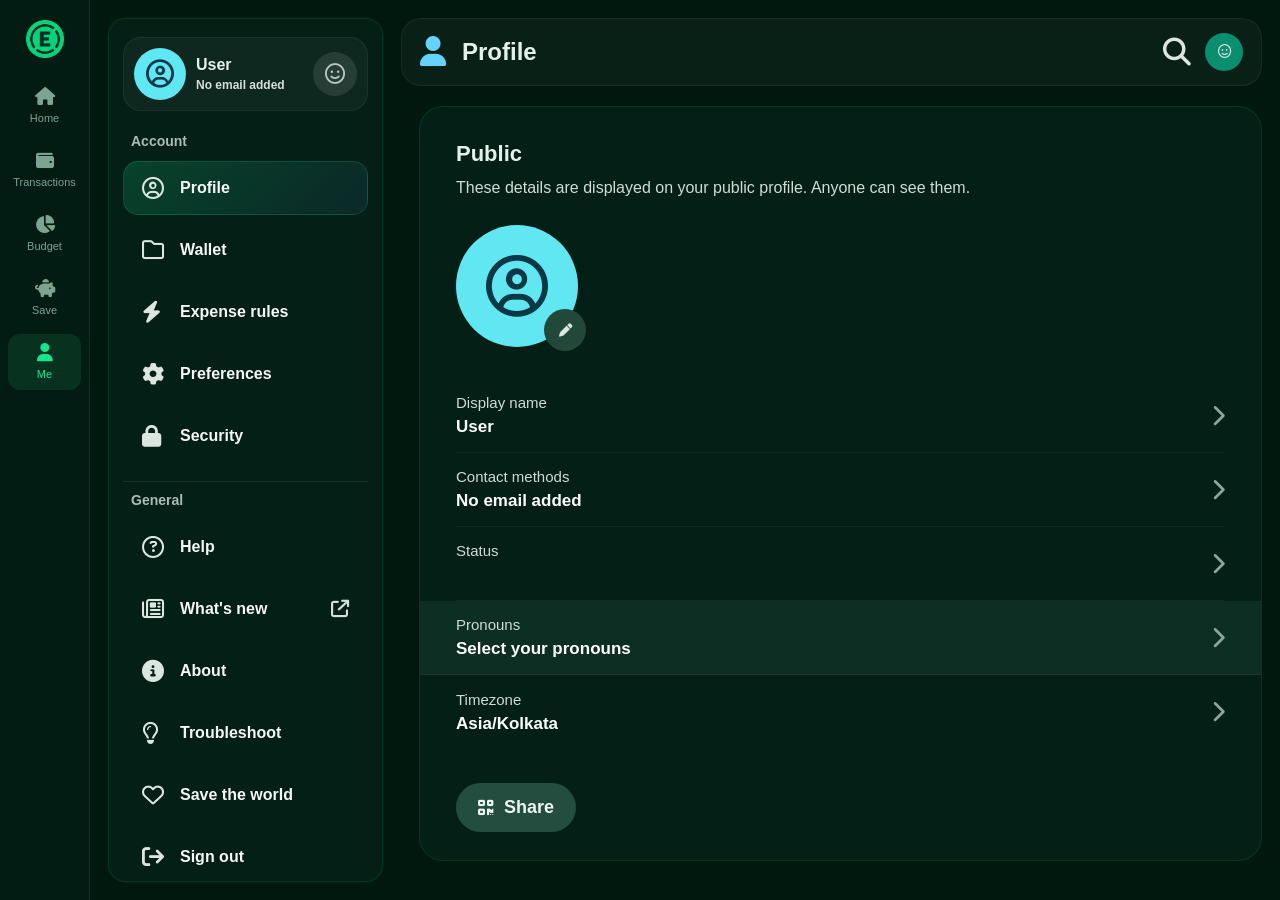
==== commit 92c2bb0b: "landing page" ====
--- a/main/account.html
+++ b/main/account.html
@@ -23,7 +23,9 @@
     <div class="shell">
       <nav class="side">
         <div class="top-logo">
-          <img src="../Pic/image.png" alt="Logo" class="logo-img" />
+          <a href="landing.html">
+            <img src="../Pic/image.png" alt="Logo" class="logo-img" />
+          </a>
         </div>
 
         <div class="nav">
--- a/main/account.css
+++ b/main/account.css
@@ -508,4 +508,21 @@
 
 .user-text p {
   font-size: 12px;
-}+}
+.menu-bar {
+  overflow-y: auto;
+  overflow-x: hidden;
+}
+
+.menu-bar::-webkit-scrollbar {
+  width: 6px;
+}
+
+.menu-bar::-webkit-scrollbar-thumb {
+  background: rgba(20, 229, 143, 0.25);
+  border-radius: 20px;
+}
+
+.menu-bar::-webkit-scrollbar-track {
+  background: transparent;
+}
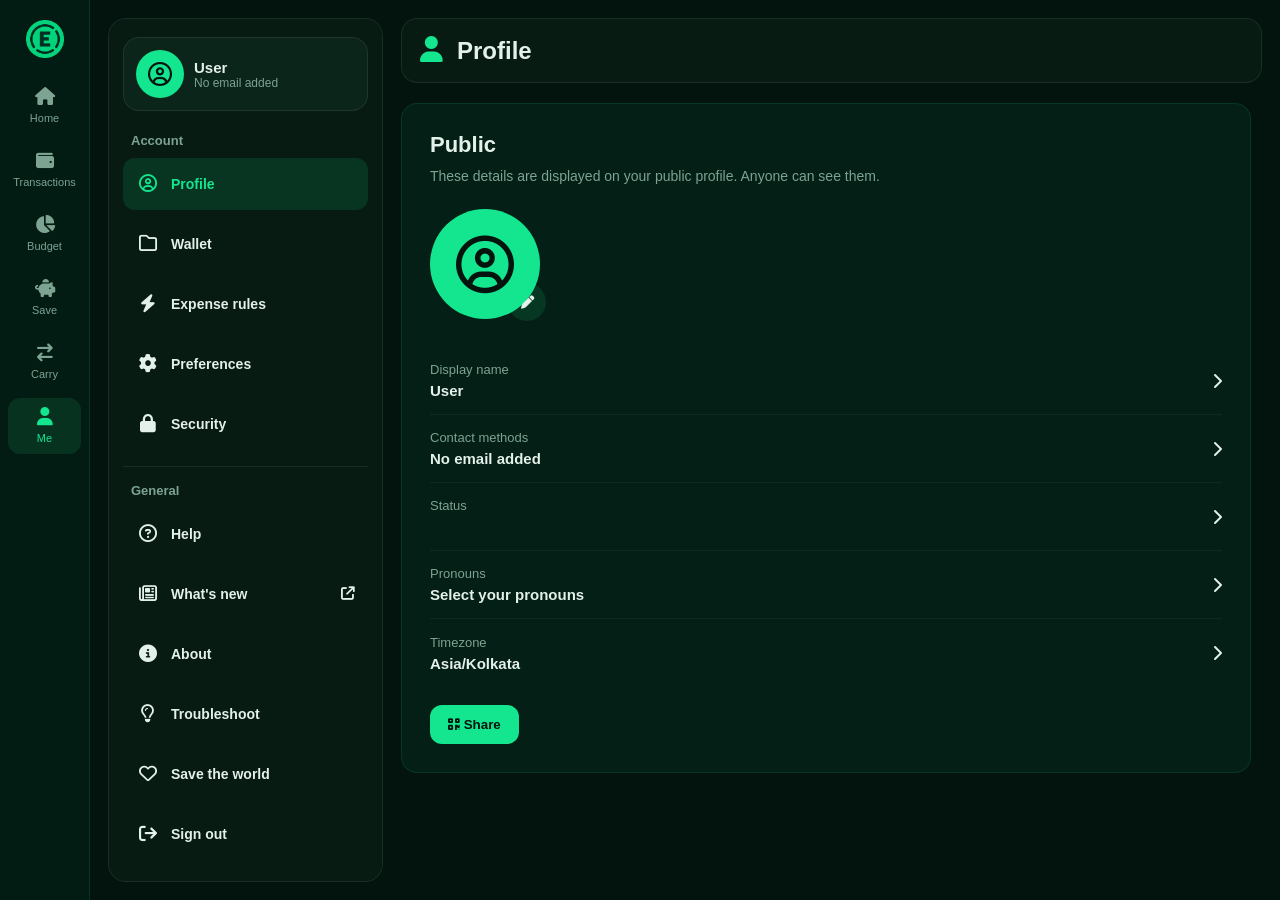
==== commit f7f2bda5: "account and carry over page" ====
--- a/main/account.html
+++ b/main/account.html
@@ -10,7 +10,6 @@
   <link rel="preconnect" href="https://fonts.gstatic.com" crossorigin>
   <link href="https://fonts.googleapis.com/css2?family=Inter:wght@400;500;600;700;800&display=swap" rel="stylesheet">
   <link rel="shortcut icon" href="/Pic/image.png" type="image/x-icon">
-
   <link rel="stylesheet" href="https://cdnjs.cloudflare.com/ajax/libs/font-awesome/6.5.2/css/all.min.css">
   <link rel="stylesheet" href="common.css">
   <link rel="stylesheet" href="account.css">
@@ -19,7 +18,7 @@
 <body>
 
   <div class="page">
-    <!-- left slim bar -->
+  
     <div class="shell">
       <nav class="side">
         <div class="top-logo">
@@ -45,6 +44,10 @@
             <i class="fa-solid fa-piggy-bank"></i>
             <span>Save</span>
           </a>
+          <a href="carryover.html" class="nav-item">
+            <i class="fa-solid fa-arrow-right-arrow-left"></i>
+            <span>Carry</span>
+          </a>
           <a href="account.html" class="nav-item active">
             <i class="fa-solid fa-user"></i>
             <span>Me</span>
@@ -52,7 +55,7 @@
         </div>
       </nav>
 
-      <!-- second sidebar -->
+  
       <aside class="menu-bar">
         <div class="user-top">
           <div class="user-pic">
@@ -64,9 +67,6 @@
             <p>goyalkeshav597@gmail.com</p>
           </div>
 
-          <button class="smile-btn">
-            <i class="fa-regular fa-face-smile"></i>
-          </button>
         </div>
 
         <div class="menu-group">
@@ -160,7 +160,6 @@
         </div>
       </aside>
 
-      <!-- main content -->
       <main class="main-content">
         <div class="top-head">
           <div class="page-head">
@@ -169,14 +168,8 @@
             </div>
             <h1 id="pageTitle">Profile</h1>
           </div>
-
-          <div class="top-actions">
-            <button class="top-icon"><i class="fa-solid fa-magnifying-glass"></i></button>
-            <button class="mini-user"><i class="fa-regular fa-face-smile"></i></button>
-          </div>
-        </div>
-
-        <!-- PROFILE -->
+        </div>
+
         <section class="tab-panel show" id="profile">
           <div class="card">
             <div class="card-inner profile-card">
@@ -242,7 +235,7 @@
           </div>
         </section>
 
-        <!-- PREFERENCES -->
+
         <section class="tab-panel" id="preferences">
           <div class="card">
             <div class="banner blue-banner">
@@ -305,7 +298,6 @@
           </div>
         </section>
 
-        <!-- SECURITY -->
         <section class="tab-panel" id="security">
           <div class="card">
             <div class="banner cyan-banner">
@@ -373,15 +365,7 @@
           </div>
         </section>
 
-        <!-- extra placeholders -->
-        <section class="tab-panel" id="subscription">
-          <div class="card">
-            <div class="card-inner">
-              <h2>Subscription</h2>
-              <p class="sub-text">Your plan details can be shown here.</p>
-            </div>
-          </div>
-        </section>
+
 
         <section class="tab-panel" id="wallet">
           <div class="card">
--- a/main/account.css
+++ b/main/account.css
@@ -1,494 +1,50 @@
 .page {
-
   min-height: 100vh;
-  font-family: Arial, sans-serif;
-  background: var(--bg);
+  background: #03130d;
 }
 
 .menu-bar {
   width: 275px;
   height: calc(100vh - 36px);
   margin: 18px 0 18px 18px;
-  background: var(--panel);
-  border: 1px solid var(--border);
+  background: #071b13;
+  border: 1px solid rgba(255, 255, 255, 0.08);
   border-radius: 18px;
   padding: 18px 14px;
-  overflow: hidden;
-  box-shadow: 0 0 0 1px rgba(20, 229, 143, 0.05);
+  overflow-y: auto;
+  overflow-x: hidden;
+}
+
+.menu-bar::-webkit-scrollbar {
+  width: 6px;
+}
+
+.menu-bar::-webkit-scrollbar-thumb {
+  background: rgba(20, 229, 143, 0.25);
+  border-radius: 20px;
 }
 
 .user-top {
   display: flex;
   align-items: center;
-  gap: 14px;
+  gap: 10px;
   padding: 12px;
   margin-bottom: 22px;
-  border-radius: 18px;
-  background: rgba(255, 255, 255, 0.045);
-  border: 1px solid rgba(255, 255, 255, 0.06);
+  border-radius: 16px;
+  background: #0b251a;
+  border: 1px solid rgba(255, 255, 255, 0.08);
 }
 
 .user-pic {
-  width: 52px;
-  height: 52px;
-  border-radius: 50%;
-  background: #5fe7f3;
-  color: #093746;
+  width: 48px;
+  height: 48px;
+  border-radius: 50%;
+  background: #14e58f;
+  color: #03130d;
   display: flex;
   align-items: center;
   justify-content: center;
-  font-size: 28px;
-  flex-shrink: 0;
-}
-
-.user-text h3 {
-  font-size: 17px;
-  font-weight: 800;
-  margin-bottom: 4px;
-}
-
-.user-text p {
-  font-size: 13px;
-  color: #d6dfdb;
-  font-weight: 600;
-}
-
-.smile-btn {
-  margin-left: auto;
-  width: 44px;
-  height: 44px;
-  border: none;
-  border-radius: 50%;
-  background: rgba(255, 255, 255, 0.1);
-  color: #b9c6c0;
-  font-size: 20px;
-  cursor: pointer;
-}
-
-.menu-title {
-  color: #aabcb5;
-  font-size: 14px;
-  font-weight: 700;
-  margin: 10px 8px 12px;
-}
-
-.menu-item {
-  width: 100%;
-  min-height: 54px;
-  background: transparent;
-  border: 1px solid transparent;
-  border-radius: 15px;
-  color: #f4f7f6;
-  display: flex;
-  align-items: center;
-  justify-content: space-between;
-  padding: 0 18px;
-  margin-bottom: 8px;
-  cursor: pointer;
-  text-align: left;
-  transition: 0.2s ease;
-}
-
-.menu-item:hover {
-  background: rgba(20, 229, 143, 0.08);
-}
-
-.menu-item.active {
-  background: linear-gradient(135deg, rgba(20, 229, 143, 0.18), rgba(100, 160, 255, 0.08));
-  border-color: rgba(20, 229, 143, 0.18);
-}
-
-.menu-left {
-  display: flex;
-  align-items: center;
-  gap: 14px;
-}
-
-.menu-left i {
-  width: 24px;
-  font-size: 22px;
-  color: #dce6e1;
-}
-
-.menu-left span {
-  font-size: 16px;
-  font-weight: 700;
-}
-
-.right-small {
-  font-size: 18px;
-  color: #d5dfda;
-}
-
-.line {
-  height: 1px;
-  background: rgba(255, 255, 255, 0.08);
-  margin: 18px 0 10px;
-}
-
-/* main account area */
-.main-content {
-  flex: 1;
-  padding: 18px 18px 30px 18px;
-}
-
-.top-head {
-  display: flex;
-  align-items: center;
-  justify-content: space-between;
-  margin-bottom: 20px;
-  padding: 14px 18px;
-  border-radius: 20px;
-  background: rgba(255, 255, 255, 0.035);
-  border: 1px solid rgba(255, 255, 255, 0.06);
-}
-
-.page-head {
-  display: flex;
-  align-items: center;
-  gap: 16px;
-}
-
-.head-icon {
-  font-size: 30px;
-  color: #64d3ff;
-}
-
-.page-head h1 {
   font-size: 24px;
-  font-weight: 700;
-}
-
-.top-actions {
-  display: flex;
-  align-items: center;
-  gap: 14px;
-}
-
-.top-icon,
-.mini-user {
-  border: none;
-  background: transparent;
-  color: #dbe6e1;
-  cursor: pointer;
-}
-
-.top-icon i {
-  font-size: 28px;
-}
-
-.mini-user {
-  width: 38px;
-  height: 38px;
-  border-radius: 50%;
-  background: #098e6e;
-  display: flex;
-  align-items: center;
-  justify-content: center;
-}
-
-/* tabs */
-.tab-panel {
-  display: none;
-  padding-left: 18px;
-}
-
-.tab-panel.show {
-  display: block;
-}
-
-.card {
-  max-width: 850px;
-  padding: 0;
-  overflow: hidden;
-  border-radius: 24px;
-background: var(--panel);
-}
-
-.card-inner {
-  padding: 34px 36px 28px;
-}
-
-.card-inner h2 {
-  font-size: 22px;
-  font-weight: 800;
-  margin-bottom: 10px;
-}
-
-.sub-text {
-  color: #d0ddd7;
-  font-size: 16px;
-  line-height: 1.4;
-  margin-bottom: 26px;
-}
-
-/* profile */
-.profile-card {
-  min-height: auto;
-}
-
-.profile-avatar-wrap {
-  position: relative;
-  width: fit-content;
-  margin-bottom: 32px;
-}
-
-.big-avatar {
-  width: 122px;
-  height: 122px;
-  border-radius: 50%;
-  background: #61e7f2;
-  color: #0a3845;
-  display: flex;
-  align-items: center;
-  justify-content: center;
-  font-size: 62px;
-}
-
-.edit-btn {
-  position: absolute;
-  right: -8px;
-  bottom: -4px;
-  width: 42px;
-  height: 42px;
-  border-radius: 50%;
-  border: none;
-  background: #22483a;
-  color: #dbe8e2;
-  cursor: pointer;
-}
-
-.info-row,
-.pref-row {
-  min-height: 74px;
-  display: flex;
-  align-items: center;
-  justify-content: space-between;
-  border-bottom: 1px solid rgba(255, 255, 255, 0.055);
-}
-
-.info-row:last-child,
-.pref-row:last-child {
-  border-bottom: none;
-}
-
-.small-label {
-  color: #d0dbd6;
-  font-size: 15px;
-  margin-bottom: 6px;
-}
-
-.info-row h4,
-.pref-row h4 {
-  font-size: 17px;
-  font-weight: 700;
-  color: white;
-}
-
-.info-row i,
-.pref-row>i {
-  color: #8ca69d;
-  font-size: 22px;
-}
-
-.active-line {
-  background: rgba(110, 230, 201, 0.08);
-  margin-left: -36px;
-  margin-right: -36px;
-  padding-left: 36px;
-  padding-right: 36px;
-}
-
-.share-btn {
-  margin-top: 34px;
-  border: none;
-  background: #234d3e;
-  color: #eef4f1;
-  padding: 14px 22px;
-  border-radius: 999px;
-  display: inline-flex;
-  align-items: center;
-  gap: 10px;
-  font-size: 18px;
-  font-weight: 700;
-  cursor: pointer;
-}
-
-/* banners */
-.banner {
-  height: 255px;
-  display: flex;
-  align-items: center;
-  justify-content: center;
-}
-
-.banner img {
-  max-width: 240px;
-  max-height: 190px;
-  object-fit: contain;
-}
-
-.blue-banner {
-  background: #1d7bd9;
-}
-
-.cyan-banner {
-  background: #58c8d2;
-}
-
-.dark-banner {
-  background: #174d43;
-}
-
-/* switches */
-.switch-row {
-  gap: 20px;
-}
-
-.switch-row h4 {
-  font-size: 16px;
-  line-height: 1.4;
-}
-
-.switch {
-  width: 58px;
-  height: 34px;
-  border-radius: 999px;
-  border: none;
-  background: #a5aca5;
-  position: relative;
-  cursor: pointer;
-  flex-shrink: 0;
-}
-
-.switch span {
-  width: 28px;
-  height: 28px;
-  border-radius: 50%;
-  background: #03281d;
-  position: absolute;
-  top: 3px;
-  left: 3px;
-  transition: 0.25s ease;
-}
-
-.switch.on {
-  background: #1bdd84;
-}
-
-.switch.on span {
-  left: 27px;
-}
-
-/* general boxes */
-.icon-row .menu-left i {
-  font-size: 24px;
-  width: 28px;
-}
-
-.simple-box {
-  background: rgba(255, 255, 255, 0.05);
-  padding: 16px 18px;
-  border-radius: 16px;
-  margin-bottom: 14px;
-  border: 1px solid rgba(255, 255, 255, 0.07);
-}
-
-.simple-box h4 {
-  font-size: 16px;
-  margin-bottom: 6px;
-  color: #ffffff;
-}
-
-.simple-box p {
-  color: #d0ddd7;
-  font-size: 14px;
-  line-height: 1.5;
-}
-
-.action-btn {
-  width: auto;
-  background: #19df82;
-  color: #062b1d;
-  padding: 13px 18px;
-  margin-right: 10px;
-  margin-top: 10px;
-  font-weight: 800;
-}
-
-.danger-btn {
-  background: rgba(255, 90, 90, 0.18);
-  color: #ff7777;
-}
-
-
-.shell {
-  display: flex;
-  min-height: 100vh;
-}
-
-.side {
-  width: 90px;
-  min-height: 100vh;
-  background: var(--bg2);
-  border-right: 1px solid var(--border);
-  padding: 20px 8px;
-  display: flex;
-  flex-direction: column;
-  align-items: center;
-  flex-shrink: 0;
-}
-
-.top-logo {
-  margin-bottom: 20px;
-}
-
-.logo-img {
-  width: 47px;
-  height: 38px;
-  object-fit: contain;
-  display: block;
-}
-
-.nav {
-  width: 100%;
-  display: flex;
-  flex-direction: column;
-  gap: 8px;
-}
-
-.nav-item {
-  text-decoration: none;
-  color: var(--muted);
-  display: flex;
-  flex-direction: column;
-  align-items: center;
-  gap: 6px;
-  padding: 10px 6px;
-  border-radius: 12px;
-  font-size: 11px;
-  transition: 0.2s ease;
-}
-
-.nav-item i {
-  font-size: 18px;
-}
-
-.nav-item:hover,
-.nav-item.active {
-  background: var(--panel3);
-  color: var(--accent);
-}
-.user-top {
-  display: flex;
-  align-items: center;
-  gap: 10px;
-  padding: 10px;
-  margin-bottom: 22px;
-  border-radius: 18px;
-  background: rgba(255, 255, 255, 0.045);
-  border: 1px solid rgba(255, 255, 255, 0.06);
-  overflow: hidden;
 }
 
 .user-text {
@@ -503,26 +59,239 @@
 }
 
 .user-text h3 {
-  font-size: 16px;
+  font-size: 15px;
 }
 
 .user-text p {
+  color: #7da392;
   font-size: 12px;
 }
-.menu-bar {
-  overflow-y: auto;
-  overflow-x: hidden;
-}
-
-.menu-bar::-webkit-scrollbar {
-  width: 6px;
-}
-
-.menu-bar::-webkit-scrollbar-thumb {
-  background: rgba(20, 229, 143, 0.25);
-  border-radius: 20px;
-}
-
-.menu-bar::-webkit-scrollbar-track {
+
+.menu-title {
+  color: #7da392;
+  font-size: 13px;
+  font-weight: bold;
+  margin: 10px 8px;
+}
+
+.menu-item {
+  width: 100%;
+  min-height: 52px;
   background: transparent;
-}
+  border: none;
+  border-radius: 12px;
+  color: #e4f0ea;
+  display: flex;
+  align-items: center;
+  justify-content: space-between;
+  padding: 0 14px;
+  margin-bottom: 8px;
+  cursor: pointer;
+}
+
+.menu-item:hover,
+.menu-item.active {
+  background: rgba(20, 229, 143, 0.12);
+  color: #14e58f;
+}
+
+.menu-left {
+  display: flex;
+  align-items: center;
+  gap: 12px;
+}
+
+.menu-left i {
+  width: 22px;
+  font-size: 18px;
+}
+
+.menu-left span {
+  font-size: 14px;
+  font-weight: bold;
+}
+
+.line {
+  height: 1px;
+  background: rgba(255, 255, 255, 0.08);
+  margin: 16px 0;
+}
+
+.main-content {
+  flex: 1;
+  padding: 18px;
+}
+
+.top-head {
+  display: flex;
+  align-items: center;
+  gap: 14px;
+  margin-bottom: 20px;
+  padding: 16px 18px;
+  border-radius: 16px;
+  background: #071b13;
+  border: 1px solid rgba(255, 255, 255, 0.08);
+}
+
+.page-head {
+  display: flex;
+  align-items: center;
+  gap: 14px;
+}
+
+.head-icon {
+  font-size: 26px;
+  color: #14e58f;
+}
+
+.page-head h1 {
+  font-size: 24px;
+}
+
+.tab-panel {
+  display: none;
+}
+
+.tab-panel.show {
+  display: block;
+}
+
+.card {
+  max-width: 850px;
+  padding: 0;
+  overflow: hidden;
+}
+
+.card-inner {
+  padding: 28px;
+}
+
+.card-inner h2 {
+  font-size: 22px;
+  margin-bottom: 8px;
+}
+
+.sub-text {
+  color: #7da392;
+  font-size: 14px;
+  margin-bottom: 22px;
+  line-height: 1.5;
+}
+
+.profile-avatar-wrap {
+  position: relative;
+  width: fit-content;
+  margin-bottom: 28px;
+}
+
+.big-avatar {
+  width: 110px;
+  height: 110px;
+  border-radius: 50%;
+  background: #14e58f;
+  color: #03130d;
+  display: flex;
+  align-items: center;
+  justify-content: center;
+  font-size: 58px;
+}
+
+.edit-btn {
+  position: absolute;
+  right: -6px;
+  bottom: -2px;
+  width: 38px;
+  height: 38px;
+  border: none;
+  border-radius: 50%;
+  background: rgba(20, 229, 143, 0.12);
+  color: #e4f0ea;
+  cursor: pointer;
+}
+
+.info-row,
+.pref-row {
+  min-height: 68px;
+  display: flex;
+  align-items: center;
+  justify-content: space-between;
+  border-bottom: 1px solid rgba(255, 255, 255, 0.05);
+}
+
+.info-row:last-child,
+.pref-row:last-child {
+  border-bottom: none;
+}
+
+.small-label {
+  color: #7da392;
+  font-size: 13px;
+  margin-bottom: 5px;
+}
+
+.info-row h4,
+.pref-row h4 {
+  font-size: 15px;
+  color: #e4f0ea;
+}
+
+.share-btn,
+.action-btn {
+  border: none;
+  background: #14e58f;
+  color: #03130d;
+  padding: 12px 18px;
+  border-radius: 12px;
+  font-weight: bold;
+  cursor: pointer;
+  margin-top: 18px;
+}
+
+.danger-btn {
+  background: rgba(255, 90, 90, 0.15);
+  color: #ff5a5a;
+}
+
+.switch {
+  width: 54px;
+  height: 30px;
+  border-radius: 999px;
+  border: none;
+  background: #7da392;
+  position: relative;
+  cursor: pointer;
+}
+
+.switch span {
+  width: 24px;
+  height: 24px;
+  border-radius: 50%;
+  background: #03130d;
+  position: absolute;
+  top: 3px;
+  left: 3px;
+}
+
+.switch.on {
+  background: #14e58f;
+}
+
+.switch.on span {
+  left: 27px;
+}
+
+.simple-box {
+  background: #0b251a;
+  padding: 16px;
+  border-radius: 14px;
+  margin-bottom: 14px;
+}
+
+.simple-box h4 {
+  margin-bottom: 6px;
+}
+
+.simple-box p {
+  color: #7da392;
+  font-size: 14px;
+}
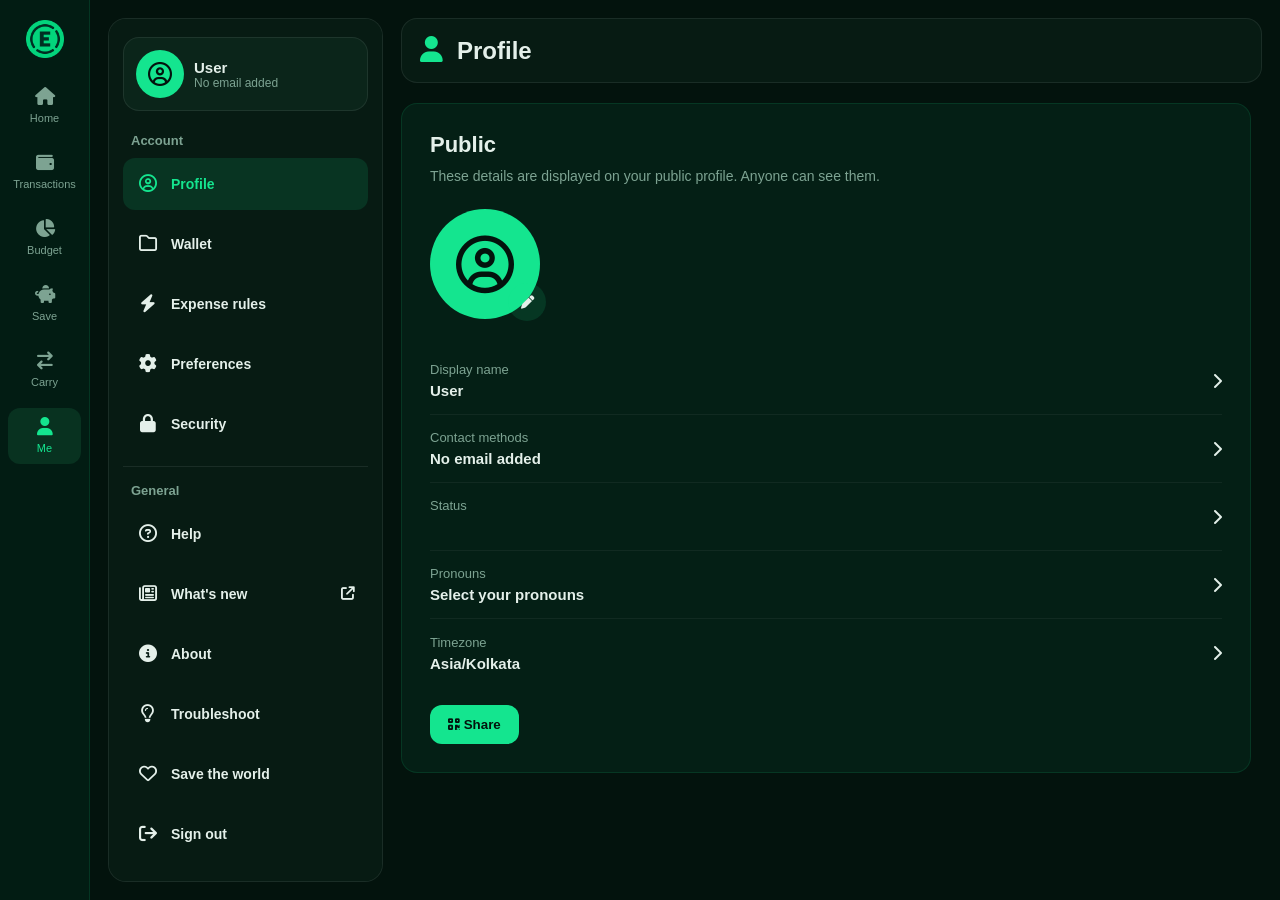
==== commit 52cd0572: "changes big" ====
--- a/main/account.html
+++ b/main/account.html
@@ -247,7 +247,7 @@
 
               <div class="pref-row switch-row">
                 <div>
-                  <h4>Receive relevant feature updates and Expensify news</h4>
+                  <h4>Receive relevant feature updates and Extensify news</h4>
                 </div>
                 <button class="switch on">
                   <span></span>
@@ -256,7 +256,7 @@
 
               <div class="pref-row switch-row">
                 <div>
-                  <h4>Mute all sounds from Expensify</h4>
+                  <h4>Mute all sounds from Extensify</h4>
                 </div>
                 <button class="switch">
                   <span></span>
--- a/main/common.css
+++ b/main/common.css
@@ -1,19 +1,3 @@
-:root {
-  --bg: #01180f;
-  --bg2: #021c13;
-  --panel: #041f15;
-  --panel2: #062819;
-  --panel3: #083220;
-  --accent: #14e58f;
-  --red: #ff5a5a;
-  --blue: #64a0ff;
-  --amber: #f5a623;
-  --purple: #b478ff;
-  --text: #e4f0ea;
-  --muted: #7da392;
-  --border: rgba(20, 229, 143, 0.12);
-  --radius: 16px;
-}
 * {
   margin: 0;
   padding: 0;
@@ -21,8 +5,8 @@
 }
 
 body {
-  background: var(--bg);
-  color: var(--text);
+  background: #01180f;
+  color: #e4f0ea;
   font-family: Arial, sans-serif;
 }
 
@@ -34,8 +18,8 @@
 .side {
   width: 90px;
   min-height: 100vh;
-  background: var(--bg2);
-  border-right: 1px solid var(--border);
+  background: #021c13;
+  border-right: 1px solid rgba(20, 229, 143, 0.12);
   padding: 20px 8px;
   display: flex;
   flex-direction: column;
@@ -58,12 +42,12 @@
   width: 100%;
   display: flex;
   flex-direction: column;
-  gap: 8px;
+  gap: 10px;
 }
 
 .nav-item {
   text-decoration: none;
-  color: var(--muted);
+  color: #7da392;
   display: flex;
   flex-direction: column;
   align-items: center;
@@ -71,7 +55,7 @@
   padding: 10px 6px;
   border-radius: 12px;
   font-size: 11px;
-  transition: 0.2s ease;
+  transition: 0.2s;
 }
 
 .nav-item i {
@@ -80,8 +64,8 @@
 
 .nav-item:hover,
 .nav-item.active {
-  background: var(--panel3);
-  color: var(--accent);
+  background: #083220;
+  color: #14e58f;
 }
 
 .main {
@@ -105,7 +89,7 @@
 }
 
 .topbar p {
-  color: var(--muted);
+  color: #7da392;
   font-size: 14px;
 }
 
@@ -113,8 +97,8 @@
   display: flex;
   align-items: center;
   gap: 10px;
-  background: var(--panel2);
-  border: 1px solid var(--border);
+  background: #062819;
+  border: 1px solid rgba(20, 229, 143, 0.12);
   border-radius: 12px;
   padding: 8px 14px 8px 8px;
 }
@@ -123,8 +107,8 @@
   width: 32px;
   height: 32px;
   border-radius: 50%;
-  background: var(--accent);
-  color: var(--bg);
+  background: #14e58f;
+  color: #01180f;
   display: flex;
   align-items: center;
   justify-content: center;
@@ -134,7 +118,7 @@
 
 .u-text p {
   font-size: 11px;
-  color: var(--muted);
+  color: #7da392;
 }
 
 .u-text h4 {
@@ -142,9 +126,9 @@
 }
 
 .card {
-  background: var(--panel);
-  border: 1px solid var(--border);
-  border-radius: var(--radius);
+  background: #041f15;
+  border: 1px solid rgba(20, 229, 143, 0.12);
+  border-radius: 16px;
   padding: 20px;
 }
 
@@ -163,7 +147,7 @@
 .form-group label {
   display: block;
   font-size: 13px;
-  color: var(--muted);
+  color: #7da392;
   margin-bottom: 6px;
 }
 
@@ -171,15 +155,15 @@
 .form-group select {
   width: 100%;
   padding: 11px 12px;
-  border: 1px solid var(--border);
+  border: 1px solid rgba(20, 229, 143, 0.12);
   border-radius: 10px;
-  background: var(--panel2);
-  color: var(--text);
+  background: #062819;
+  color: #e4f0ea;
   outline: none;
 }
 
 .form-group input::placeholder {
-  color: var(--muted);
+  color: #7da392;
 }
 
 .save-btn,
@@ -189,23 +173,22 @@
   border: none;
   border-radius: 10px;
   cursor: pointer;
-  transition: 0.2s ease;
 }
 
 .save-btn,
 .action-btn {
   width: 100%;
   padding: 12px;
-  background: var(--accent);
-  color: var(--bg);
+  background: #14e58f;
+  color: #01180f;
   font-weight: bold;
 }
 
 .secondary-btn {
   width: 100%;
   padding: 12px;
-  background: var(--panel3);
-  color: var(--text);
+  background: #083220;
+  color: #e4f0ea;
 }
 
 .save-btn:hover,
@@ -222,15 +205,15 @@
 }
 
 .scard {
-  background: var(--panel);
-  border: 1px solid var(--border);
-  border-radius: var(--radius);
+  background: #041f15;
+  border: 1px solid rgba(20, 229, 143, 0.12);
+  border-radius: 16px;
   padding: 20px;
 }
 
 .scard-label {
   font-size: 12px;
-  color: var(--muted);
+  color: #7da392;
   margin-bottom: 6px;
 }
 
@@ -253,10 +236,10 @@
 
 thead th {
   text-align: left;
-  color: var(--muted);
+  color: #7da392;
   font-size: 12px;
   padding: 12px 10px;
-  border-bottom: 1px solid var(--border);
+  border-bottom: 1px solid rgba(20, 229, 143, 0.12);
 }
 
 tbody td {
@@ -283,7 +266,7 @@
   width: 100%;
   max-width: 460px;
   background: #052f25;
-  border: 1px solid var(--border);
+  border: 1px solid rgba(20, 229, 143, 0.12);
   border-radius: 20px;
   padding: 26px;
   position: relative;
@@ -297,88 +280,7 @@
   height: 36px;
   border: none;
   border-radius: 50%;
-  background: var(--panel3);
-  color: var(--text);
+  background: #083220;
+  color: #e4f0ea;
   cursor: pointer;
-}
-
-#toast {
-  position: fixed;
-  right: 24px;
-  bottom: 24px;
-  background: var(--accent);
-  color: var(--bg);
-  padding: 12px 18px;
-  border-radius: 10px;
-  font-weight: bold;
-  display: none;
-}
-
-#toast.show {
-  display: block;
-}
-
-@media (max-width: 760px) {
-  .shell {
-    flex-direction: column;
-  }
-
-  .side {
-    width: 100%;
-    min-height: auto;
-    padding: 14px 12px;
-    border-right: none;
-    border-bottom: 1px solid var(--border);
-    align-items: stretch;
-  }
-
-  .top-logo {
-    display: flex;
-    justify-content: center;
-    margin-bottom: 12px;
-  }
-
-  .nav {
-    flex-direction: row;
-    justify-content: space-between;
-    gap: 8px;
-    width: 100%;
-  }
-
-  .nav-item {
-    flex: 1;
-    padding: 10px 4px;
-  }
-
-  .main {
-    padding: 20px 16px 28px;
-  }
-
-  .topbar {
-    flex-direction: column;
-    align-items: flex-start;
-  }
-}
-@media (max-width: 425px) {
-  .topbar h1 {
-    font-size: 26px;
-  }
-
-  .scard-value,
-  .scard h2,
-  .scard h3 {
-    font-size: 22px;
-  }
-
-  .card {
-    padding: 16px;
-  }
-
-  .nav-item span {
-    font-size: 10px;
-  }
-
-  .nav-item i {
-    font-size: 16px;
-  }
-}
+}
--- a/main/account.css
+++ b/main/account.css
@@ -15,15 +15,6 @@
   overflow-x: hidden;
 }
 
-.menu-bar::-webkit-scrollbar {
-  width: 6px;
-}
-
-.menu-bar::-webkit-scrollbar-thumb {
-  background: rgba(20, 229, 143, 0.25);
-  border-radius: 20px;
-}
-
 .user-top {
   display: flex;
   align-items: center;
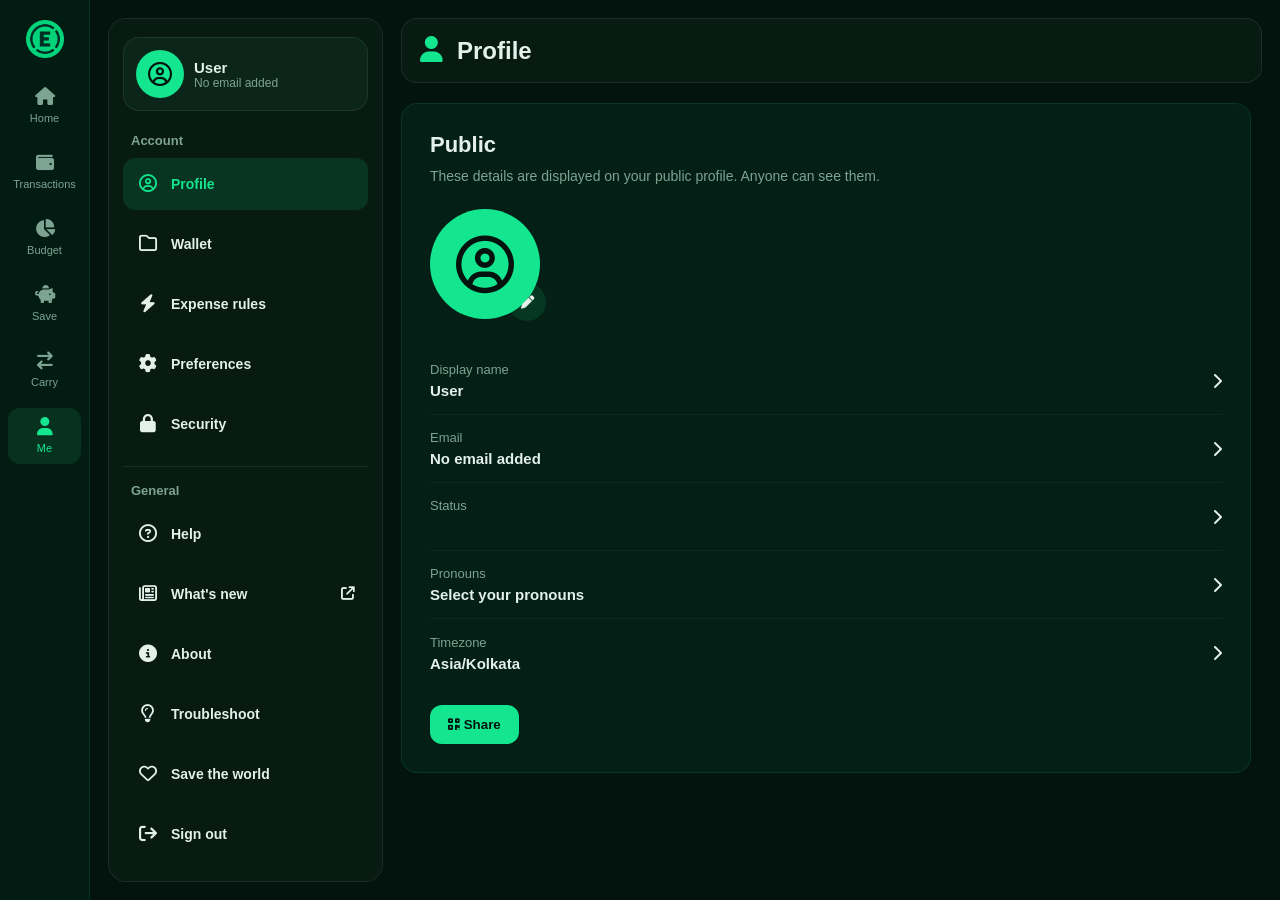
==== commit 38568d02: "minimal changes" ====
--- a/main/account.html
+++ b/main/account.html
@@ -61,11 +61,10 @@
           <div class="user-pic">
             <i class="fa-regular fa-circle-user"></i>
           </div>
-
-          <div class="user-text">
-            <h3>keshav goyal</h3>
-            <p>goyalkeshav597@gmail.com</p>
-          </div>
+<div class="user-text">
+  <h3 id="sideUserName">User</h3>
+  <p id="sideUserEmail">No email added</p>
+</div>
 
         </div>
 
@@ -151,12 +150,12 @@
           </button>
 
 
-          <button class="menu-item">
-            <div class="menu-left">
-              <i class="fa-solid fa-arrow-right-from-bracket"></i>
-              <span>Sign out</span>
-            </div>
-          </button>
+<button class="menu-item" id="signOutBtn">
+  <div class="menu-left">
+    <i class="fa-solid fa-arrow-right-from-bracket"></i>
+    <span>Sign out</span>
+  </div>
+</button>
         </div>
       </aside>
 
@@ -189,15 +188,15 @@
                 <div class="info-row">
                   <div>
                     <p class="small-label">Display name</p>
-                    <h4>keshav goyal</h4>
+<h4 id="profileName">User</h4>
                   </div>
                   <i class="fa-solid fa-chevron-right"></i>
                 </div>
 
                 <div class="info-row">
                   <div>
-                    <p class="small-label">Contact methods</p>
-                    <h4>goyalkeshav597@gmail.com</h4>
+                    <p class="small-label">Email</p>
+<h4 id="profileEmail">No email added</h4>
                   </div>
                   <i class="fa-solid fa-chevron-right"></i>
                 </div>
@@ -238,9 +237,6 @@
 
         <section class="tab-panel" id="preferences">
           <div class="card">
-            <div class="banner blue-banner">
-              <img src="images/pref-art.png" alt="Preferences illustration">
-            </div>
 
             <div class="card-inner">
               <h2>App preferences</h2>
@@ -300,9 +296,6 @@
 
         <section class="tab-panel" id="security">
           <div class="card">
-            <div class="banner cyan-banner">
-              <img src="images/security-art.png" alt="Security illustration">
-            </div>
 
             <div class="card-inner">
               <h2>Security options</h2>
@@ -343,12 +336,8 @@
           </div>
         </section>
 
-        <!-- HELP -->
         <section class="tab-panel" id="help">
           <div class="card">
-            <div class="banner dark-banner">
-              <img src="images/help-art.png" alt="Help illustration">
-            </div>
 
             <div class="card-inner">
               <h2>Help and support</h2>
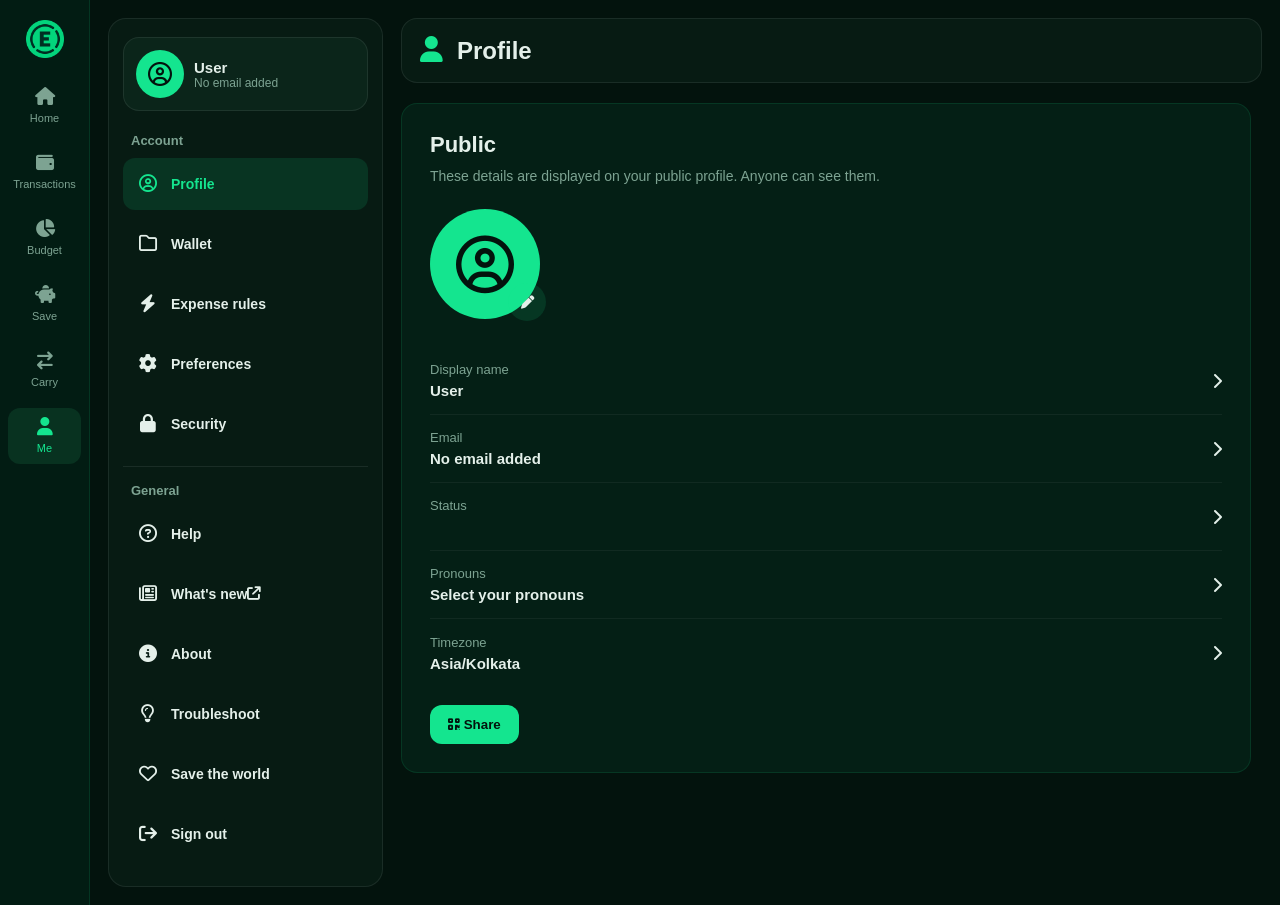
==== commit c64eacdd: "final changes" ====
--- a/main/account.html
+++ b/main/account.html
@@ -9,7 +9,7 @@
   <link rel="preconnect" href="https://fonts.googleapis.com">
   <link rel="preconnect" href="https://fonts.gstatic.com" crossorigin>
   <link href="https://fonts.googleapis.com/css2?family=Inter:wght@400;500;600;700;800&display=swap" rel="stylesheet">
-  <link rel="shortcut icon" href="/Pic/image.png" type="image/x-icon">
+  <link rel="shortcut icon" href="../Pic/image.png" type="image/x-icon">
   <link rel="stylesheet" href="https://cdnjs.cloudflare.com/ajax/libs/font-awesome/6.5.2/css/all.min.css">
   <link rel="stylesheet" href="common.css">
   <link rel="stylesheet" href="account.css">
--- a/main/common.css
+++ b/main/common.css
@@ -108,11 +108,11 @@
   height: 32px;
   border-radius: 50%;
   background: #14e58f;
-  color: #01180f;
+  color: black;
   display: flex;
   align-items: center;
   justify-content: center;
-  font-weight: bold;
+  font-weight: 600;
   flex-shrink: 0;
 }
 
--- a/main/account.css
+++ b/main/account.css
@@ -5,14 +5,11 @@
 
 .menu-bar {
   width: 275px;
-  height: calc(100vh - 36px);
   margin: 18px 0 18px 18px;
   background: #071b13;
   border: 1px solid rgba(255, 255, 255, 0.08);
   border-radius: 18px;
   padding: 18px 14px;
-  overflow-y: auto;
-  overflow-x: hidden;
 }
 
 .user-top {
@@ -74,7 +71,6 @@
   color: #e4f0ea;
   display: flex;
   align-items: center;
-  justify-content: space-between;
   padding: 0 14px;
   margin-bottom: 8px;
   cursor: pointer;
